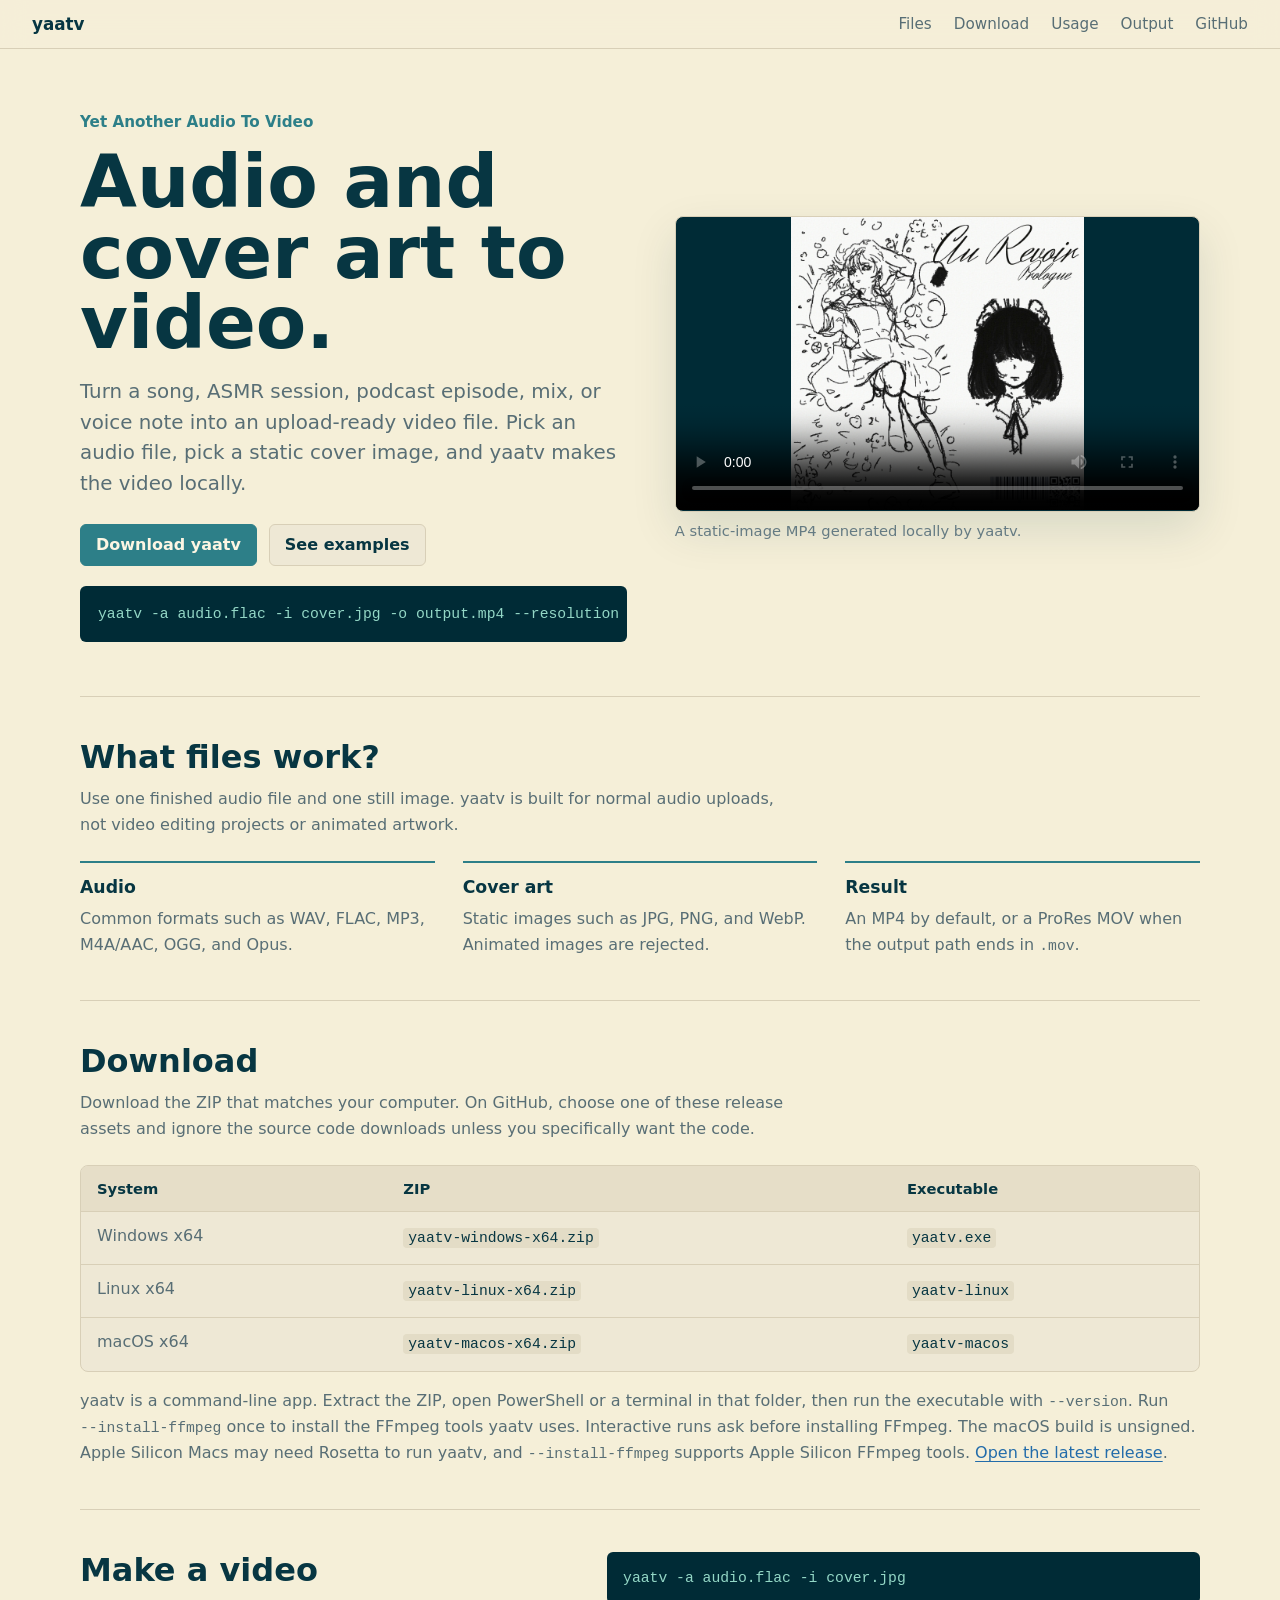
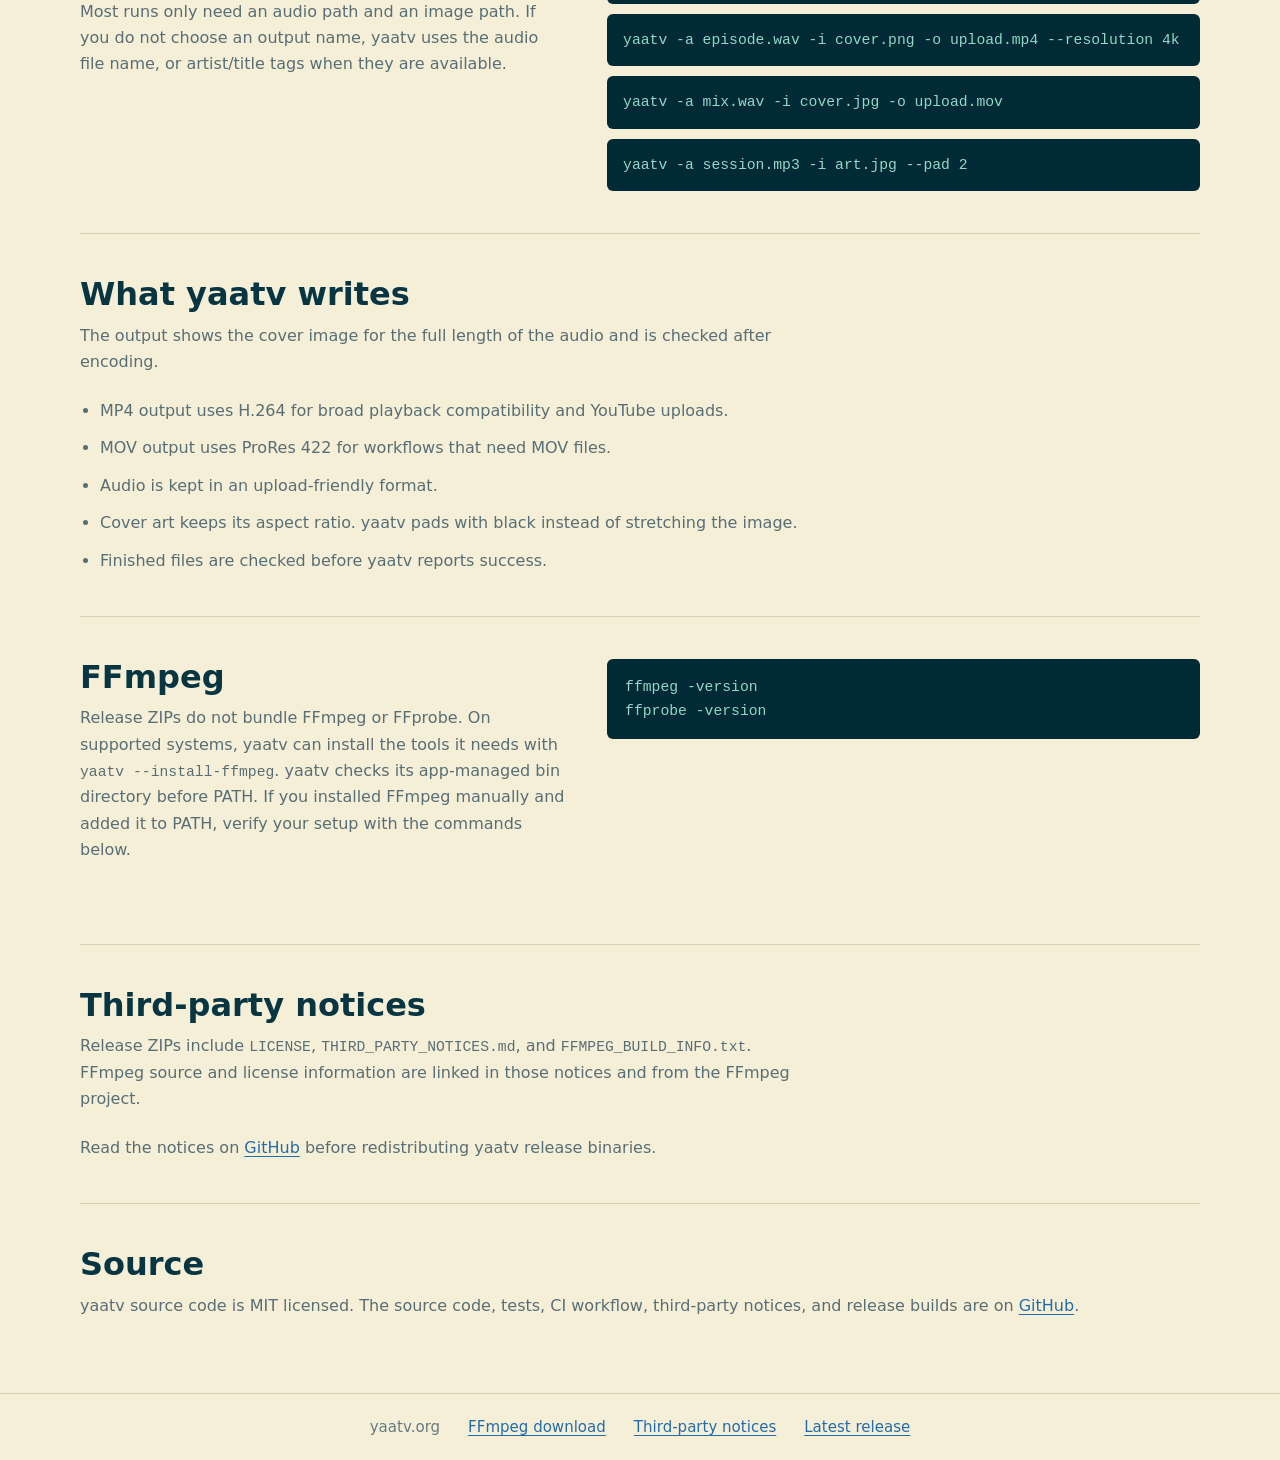
==== docs/index.html @ 55063f8a "feat: update version to 0.5.0 and enhance documentation for macOS arm64 support" ====
<!doctype html>
<html lang="en">
  <head>
    <meta charset="utf-8">
    <meta name="viewport" content="width=device-width, initial-scale=1">
    <meta
      name="description"
      content="yaatv turns audio and static cover art into a YouTube-ready video for music, ASMR, podcasts, and other audio uploads."
    >
    <meta name="theme-color" content="#f6f8fb">
    <title>yaatv - Yet Another Audio To Video</title>
    <link rel="stylesheet" href="styles.css">
  </head>
  <body>
    <header class="site-header">
      <a class="brand" href="#top" aria-label="yaatv home">
        <span>yaatv</span>
      </a>
      <nav class="site-nav" aria-label="Primary">
        <a href="#files">Files</a>
        <a href="#download">Download</a>
        <a href="#usage">Usage</a>
        <a href="#output">Output</a>
        <a href="https://github.com/cavyion/yaatv">GitHub</a>
      </nav>
    </header>

    <main id="top">
      <section class="hero" aria-labelledby="hero-title">
        <div class="hero-copy">
          <p class="project-label">Yet Another Audio To Video</p>
          <h1 id="hero-title">Audio and cover art to video.</h1>
          <p class="lead">
            Turn a song, ASMR session, podcast episode, mix, or voice note into an upload-ready video file. Pick an
            audio file, pick a static cover image, and yaatv makes the video locally.
          </p>
          <div class="actions" role="group" aria-label="Primary actions">
            <a class="button button-primary" href="https://github.com/cavyion/yaatv/releases/latest">Download yaatv</a>
            <a class="button" href="#usage">See examples</a>
          </div>
          <pre class="command"><code>yaatv -a audio.flac -i cover.jpg -o output.mp4 --resolution 1440p</code></pre>
        </div>

        <figure class="demo">
          <video controls preload="metadata" poster="docs-assets/yaatv-sample.jpg">
            <source src="docs-assets/yaatv-sample.mp4" type="video/mp4">
          </video>
          <figcaption>
            A static-image MP4 generated locally by yaatv.
          </figcaption>
        </figure>
      </section>

      <section id="files" class="section" aria-labelledby="files-title">
        <div class="section-header">
          <h2 id="files-title">What files work?</h2>
          <p>
            Use one finished audio file and one still image. yaatv is built for normal audio uploads, not video editing
            projects or animated artwork.
          </p>
        </div>

        <div class="file-grid">
          <div class="file-item">
            <h3>Audio</h3>
            <p>Common formats such as WAV, FLAC, MP3, M4A/AAC, OGG, and Opus.</p>
          </div>
          <div class="file-item">
            <h3>Cover art</h3>
            <p>Static images such as JPG, PNG, and WebP. Animated images are rejected.</p>
          </div>
          <div class="file-item">
            <h3>Result</h3>
            <p>An MP4 by default, or a ProRes MOV when the output path ends in <code>.mov</code>.</p>
          </div>
        </div>
      </section>

      <section id="download" class="section" aria-labelledby="download-title">
        <div class="section-header">
          <h2 id="download-title">Download</h2>
          <p>
            Download the ZIP that matches your computer. On GitHub, choose one of these release assets and ignore the
            source code downloads unless you specifically want the code.
          </p>
        </div>

        <div class="table-wrap">
          <table>
            <thead>
              <tr>
                <th scope="col">System</th>
                <th scope="col">ZIP</th>
                <th scope="col">Executable</th>
              </tr>
            </thead>
            <tbody>
              <tr>
                <td>Windows x64</td>
                <td><code>yaatv-windows-x64.zip</code></td>
                <td><code>yaatv.exe</code></td>
              </tr>
              <tr>
                <td>Linux x64</td>
                <td><code>yaatv-linux-x64.zip</code></td>
                <td><code>yaatv-linux</code></td>
              </tr>
              <tr>
                <td>macOS x64</td>
                <td><code>yaatv-macos-x64.zip</code></td>
                <td><code>yaatv-macos</code></td>
              </tr>
            </tbody>
          </table>
        </div>

        <p class="note">
          yaatv is a command-line app. Extract the ZIP, open PowerShell or a terminal in that folder, then run the
          executable with <code>--version</code>. Run <code>--install-ffmpeg</code> once to install the FFmpeg tools
          yaatv uses. Interactive runs ask before installing FFmpeg. The macOS build is unsigned. Apple Silicon Macs
          may need Rosetta to run yaatv, and <code>--install-ffmpeg</code> supports Apple Silicon FFmpeg tools.
          <a href="https://github.com/cavyion/yaatv/releases/latest">Open the latest release</a>.
        </p>
      </section>

      <section id="usage" class="section two-column" aria-labelledby="usage-title">
        <div class="section-header">
          <h2 id="usage-title">Make a video</h2>
          <p>
            Most runs only need an audio path and an image path. If you do not choose an output name, yaatv uses the
            audio file name, or artist/title tags when they are available.
          </p>
        </div>

        <div class="examples" role="group" aria-label="Command examples">
          <pre><code>yaatv -a audio.flac -i cover.jpg</code></pre>
          <pre><code>yaatv -a episode.wav -i cover.png -o upload.mp4 --resolution 4k</code></pre>
          <pre><code>yaatv -a mix.wav -i cover.jpg -o upload.mov</code></pre>
          <pre><code>yaatv -a session.mp3 -i art.jpg --pad 2</code></pre>
        </div>
      </section>

      <section id="output" class="section" aria-labelledby="output-title">
        <div class="section-header">
          <h2 id="output-title">What yaatv writes</h2>
          <p>The output shows the cover image for the full length of the audio and is checked after encoding.</p>
        </div>

        <ul class="check-list">
          <li>MP4 output uses H.264 for broad playback compatibility and YouTube uploads.</li>
          <li>MOV output uses ProRes 422 for workflows that need MOV files.</li>
          <li>Audio is kept in an upload-friendly format.</li>
          <li>Cover art keeps its aspect ratio. yaatv pads with black instead of stretching the image.</li>
          <li>Finished files are checked before yaatv reports success.</li>
        </ul>
      </section>

      <section class="section two-column" aria-labelledby="requirements-title">
        <div class="section-header">
          <h2 id="requirements-title">FFmpeg</h2>
          <p>
            Release ZIPs do not bundle FFmpeg or FFprobe. On supported systems, yaatv can install the tools it
            needs with <code>yaatv --install-ffmpeg</code>. yaatv checks its app-managed bin directory before PATH.
            If you installed FFmpeg manually and added it to PATH, verify your setup with the commands below.
          </p>
        </div>

        <pre class="command"><code>ffmpeg -version
ffprobe -version</code></pre>
      </section>

      <section id="notices" class="section" aria-labelledby="notices-title">
        <div class="section-header">
          <h2 id="notices-title">Third-party notices</h2>
          <p>
            Release ZIPs include <code>LICENSE</code>, <code>THIRD_PARTY_NOTICES.md</code>, and
            <code>FFMPEG_BUILD_INFO.txt</code>. FFmpeg source and license information are linked in those notices and
            from the FFmpeg project.
          </p>
        </div>
        <p class="note">
          Read the notices on
          <a href="https://github.com/cavyion/yaatv/blob/main/THIRD_PARTY_NOTICES.md">GitHub</a>
          before redistributing yaatv release binaries.
        </p>
      </section>

      <section class="section source" aria-labelledby="source-title">
        <h2 id="source-title">Source</h2>
        <p>
          yaatv source code is MIT licensed. The source code, tests, CI workflow, third-party notices, and release
          builds are on <a href="https://github.com/cavyion/yaatv">GitHub</a>.
        </p>
      </section>
    </main>

    <footer class="site-footer">
      <span>yaatv.org</span>
      <a href="https://ffmpeg.org/download.html">FFmpeg download</a>
      <a href="#notices">Third-party notices</a>
      <a href="https://github.com/cavyion/yaatv/releases/latest">Latest release</a>
    </footer>
  </body>
</html>
---- docs/styles.css ----
:root {
  color-scheme: light;
  --bg: #f5efd8;
  --surface: #eee8d5;
  --surface-soft: #e6dec8;
  --text: #073642;
  --muted: #586e75;
  --subtle: #657b83;
  --line: #d8cfb7;
  --code-bg: #002b36;
  --code-text: #93d7c6;
  --accent: #2d7f88;
  --accent-strong: #12616b;
  --link: #236caa;
  --shadow: rgba(7, 54, 66, 0.12);
  font-family: ui-sans-serif, system-ui, -apple-system, BlinkMacSystemFont, "Segoe UI", sans-serif;
}

* {
  box-sizing: border-box;
}

html {
  scroll-behavior: smooth;
}

body {
  margin: 0;
  background: var(--bg);
  color: var(--text);
}

a {
  color: var(--link);
  text-decoration-thickness: 1px;
  text-underline-offset: 3px;
}

.site-header {
  position: sticky;
  top: 0;
  z-index: 10;
  display: flex;
  align-items: center;
  justify-content: space-between;
  gap: 24px;
  padding: 14px 32px;
  background: rgba(245, 239, 216, 0.94);
  border-bottom: 1px solid var(--line);
  backdrop-filter: blur(12px);
}

.brand {
  display: inline-flex;
  align-items: center;
  color: var(--text);
  font-size: 1.05rem;
  font-weight: 750;
  letter-spacing: 0;
  text-decoration: none;
}

.site-nav {
  display: flex;
  align-items: center;
  gap: 22px;
  font-size: 0.95rem;
}

.site-nav a {
  color: var(--muted);
  text-decoration: none;
  white-space: nowrap;
}

.site-nav a:hover {
  color: var(--text);
}

main {
  width: min(1120px, calc(100% - 40px));
  margin: 0 auto;
}

.hero {
  display: grid;
  grid-template-columns: minmax(0, 1.02fr) minmax(320px, 0.98fr);
  gap: 48px;
  align-items: center;
  min-height: 600px;
  padding: 64px 0 54px;
}

.project-label {
  margin: 0 0 16px;
  color: var(--accent);
  font-size: 0.95rem;
  font-weight: 700;
}

h1,
h2,
p {
  margin-top: 0;
}

h1 {
  max-width: 680px;
  margin-bottom: 18px;
  font-size: 4.6rem;
  line-height: 0.96;
  letter-spacing: 0;
}

h2 {
  margin-bottom: 10px;
  font-size: 2rem;
  line-height: 1.15;
  letter-spacing: 0;
}

.lead {
  max-width: 640px;
  margin-bottom: 24px;
  color: var(--muted);
  font-size: 1.24rem;
  line-height: 1.55;
}

.actions {
  display: flex;
  flex-wrap: wrap;
  gap: 12px;
  margin-bottom: 20px;
}

.button {
  display: inline-flex;
  min-height: 42px;
  align-items: center;
  justify-content: center;
  padding: 10px 15px;
  border: 1px solid var(--line);
  border-radius: 6px;
  background: var(--surface);
  color: var(--text);
  font-weight: 650;
  text-decoration: none;
}

.button:hover {
  border-color: #93a1a1;
}

.button-primary {
  border-color: var(--accent);
  background: var(--accent);
  color: #fdf6e3;
}

.button-primary:hover {
  border-color: var(--accent-strong);
  background: var(--accent-strong);
}

.command,
.examples pre {
  margin: 0;
  overflow-x: auto;
  border-radius: 6px;
  background: var(--code-bg);
  color: var(--code-text);
}

.command {
  padding: 16px 18px;
}

code {
  font-family: ui-monospace, "SFMono-Regular", Consolas, "Liberation Mono", monospace;
  font-size: 0.92rem;
  line-height: 1.65;
}

p code {
  white-space: nowrap;
}

pre code {
  color: var(--code-text);
}

td code,
li code {
  padding: 2px 5px;
  border-radius: 4px;
  background: #e3dcc6;
  color: #073642;
}

td code {
  white-space: nowrap;
}

.demo {
  margin: 0;
}

.demo video {
  display: block;
  width: 100%;
  aspect-ratio: 16 / 9;
  border: 1px solid var(--line);
  border-radius: 8px;
  background: var(--code-bg);
  box-shadow: 0 18px 46px var(--shadow);
}

.demo figcaption {
  display: grid;
  gap: 8px;
  margin-top: 10px;
  color: var(--subtle);
  font-size: 0.92rem;
}

.section {
  padding: 42px 0;
  border-top: 1px solid var(--line);
}

.section-header {
  max-width: 720px;
  margin-bottom: 22px;
}

.section-header p,
.source p,
.note {
  color: var(--muted);
  line-height: 1.65;
}

.two-column {
  display: grid;
  grid-template-columns: minmax(0, 0.9fr) minmax(320px, 1.1fr);
  gap: 42px;
  align-items: start;
}

.file-grid {
  display: grid;
  grid-template-columns: repeat(3, minmax(0, 1fr));
  gap: 28px;
}

.file-item {
  padding-top: 14px;
  border-top: 2px solid var(--accent);
}

.file-item h3 {
  margin: 0 0 8px;
  font-size: 1.08rem;
  line-height: 1.25;
}

.file-item p {
  margin: 0;
  color: var(--muted);
  line-height: 1.6;
}

.table-wrap {
  overflow-x: auto;
  border: 1px solid var(--line);
  border-radius: 8px;
  background: var(--surface);
}

table {
  width: 100%;
  border-collapse: collapse;
}

th,
td {
  padding: 14px 16px;
  border-bottom: 1px solid var(--line);
  text-align: left;
  vertical-align: top;
}

th {
  background: var(--surface-soft);
  color: var(--text);
  font-size: 0.92rem;
  font-weight: 700;
}

td {
  color: var(--muted);
}

tbody tr:last-child td {
  border-bottom: 0;
}

.note {
  margin: 16px 0 0;
}

.examples {
  display: grid;
  gap: 10px;
}

.examples pre {
  padding: 14px 16px;
}

.check-list {
  display: grid;
  gap: 12px;
  max-width: 880px;
  margin: 0;
  padding-left: 20px;
}

.check-list li {
  color: var(--muted);
  line-height: 1.6;
}

.source {
  padding-bottom: 58px;
}

.site-footer {
  display: flex;
  flex-wrap: wrap;
  justify-content: center;
  gap: 16px 28px;
  padding: 24px 32px;
  border-top: 1px solid var(--line);
  color: var(--subtle);
  font-size: 0.94rem;
}

@media (max-width: 860px) {
  .site-header {
    align-items: flex-start;
    padding: 14px 20px;
  }

  .site-nav {
    justify-content: flex-end;
    flex-wrap: wrap;
    gap: 10px 16px;
  }

  main {
    width: min(100% - 32px, 680px);
  }

  .hero,
  .two-column,
  .file-grid {
    grid-template-columns: 1fr;
  }

  .hero {
    min-height: 0;
    padding: 46px 0 42px;
  }

  h1 {
    font-size: 3.3rem;
  }
}

@media (max-width: 640px) {
  .site-header {
    padding: 12px 16px;
  }

  .brand {
    font-size: 0.95rem;
  }

  .site-nav {
    gap: 12px 10px;
    font-size: 0.85rem;
  }

  main {
    width: min(100% - 20px, 680px);
  }

  .hero {
    padding: 28px 0 30px;
  }

  h1 {
    font-size: 2.5rem;
  }

  h2 {
    font-size: 1.6rem;
  }

  .lead {
    font-size: 1rem;
    line-height: 1.5;
  }

  .button {
    width: 100%;
  }

  .command {
    padding: 12px 14px;
    font-size: 0.82rem;
  }

  .examples pre {
    padding: 10px 12px;
    font-size: 0.82rem;
  }

  code {
    font-size: 0.82rem;
  }

  .section {
    padding: 28px 0;
  }

  .check-list {
    padding-left: 16px;
  }

  th,
  td {
    padding: 10px 8px;
    font-size: 0.88rem;
  }

  td code,
  li code {
    font-size: 0.78rem;
  }

  .site-footer {
    padding: 18px 16px;
    font-size: 0.85rem;
    gap: 12px 18px;
  }
}

@media (max-width: 400px) {
  .site-header {
    flex-wrap: wrap;
    padding: 10px 12px;
  }

  .brand {
    font-size: 0.9rem;
  }

  .site-nav {
    width: 100%;
    justify-content: flex-start;
    font-size: 0.8rem;
    gap: 8px 12px;
  }

  main {
    width: min(100% - 16px, 680px);
  }

  h1 {
    font-size: 2rem;
  }

  h2 {
    font-size: 1.35rem;
  }

  .lead {
    font-size: 0.94rem;
  }

  .command {
    padding: 10px 12px;
    font-size: 0.78rem;
  }

  .examples pre {
    padding: 8px 10px;
  }

  code {
    font-size: 0.78rem;
  }

  .section {
    padding: 22px 0;
  }

  .file-grid {
    gap: 18px;
  }

  .file-item {
    padding-top: 10px;
  }
}
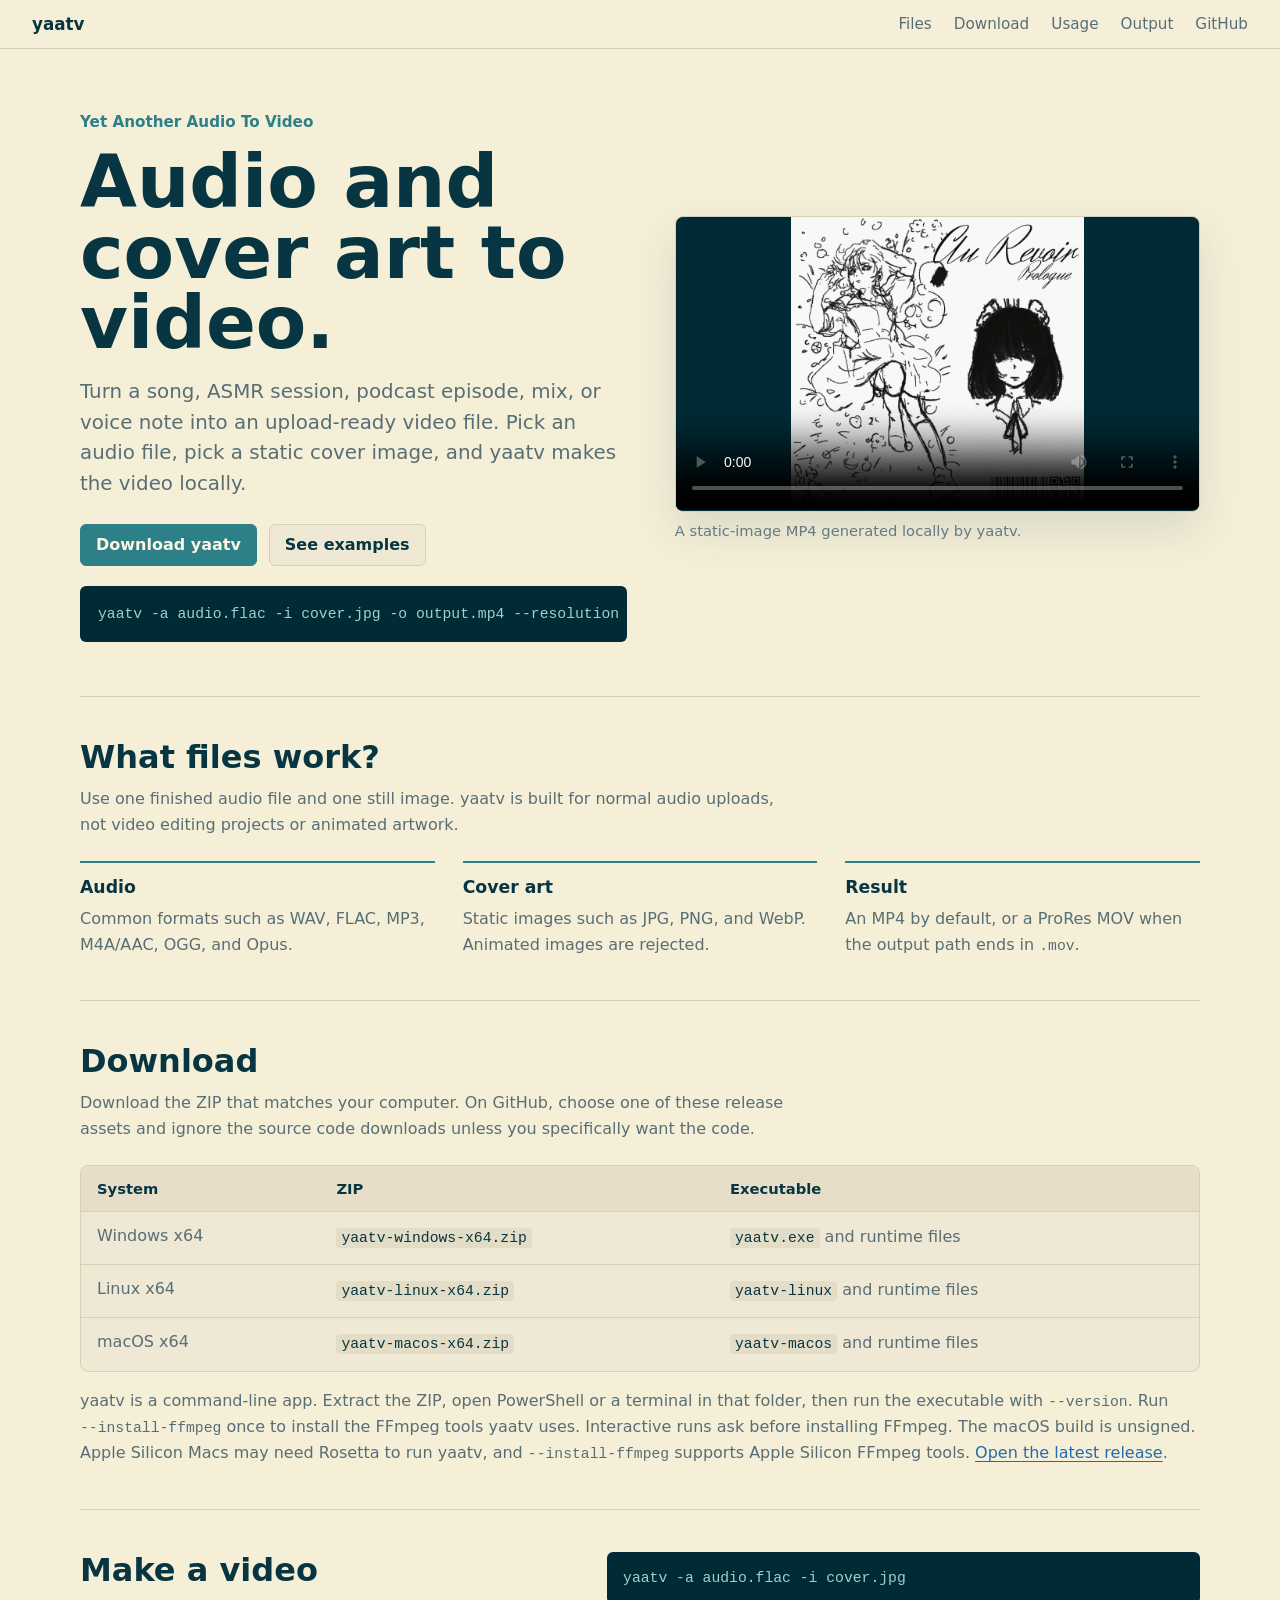
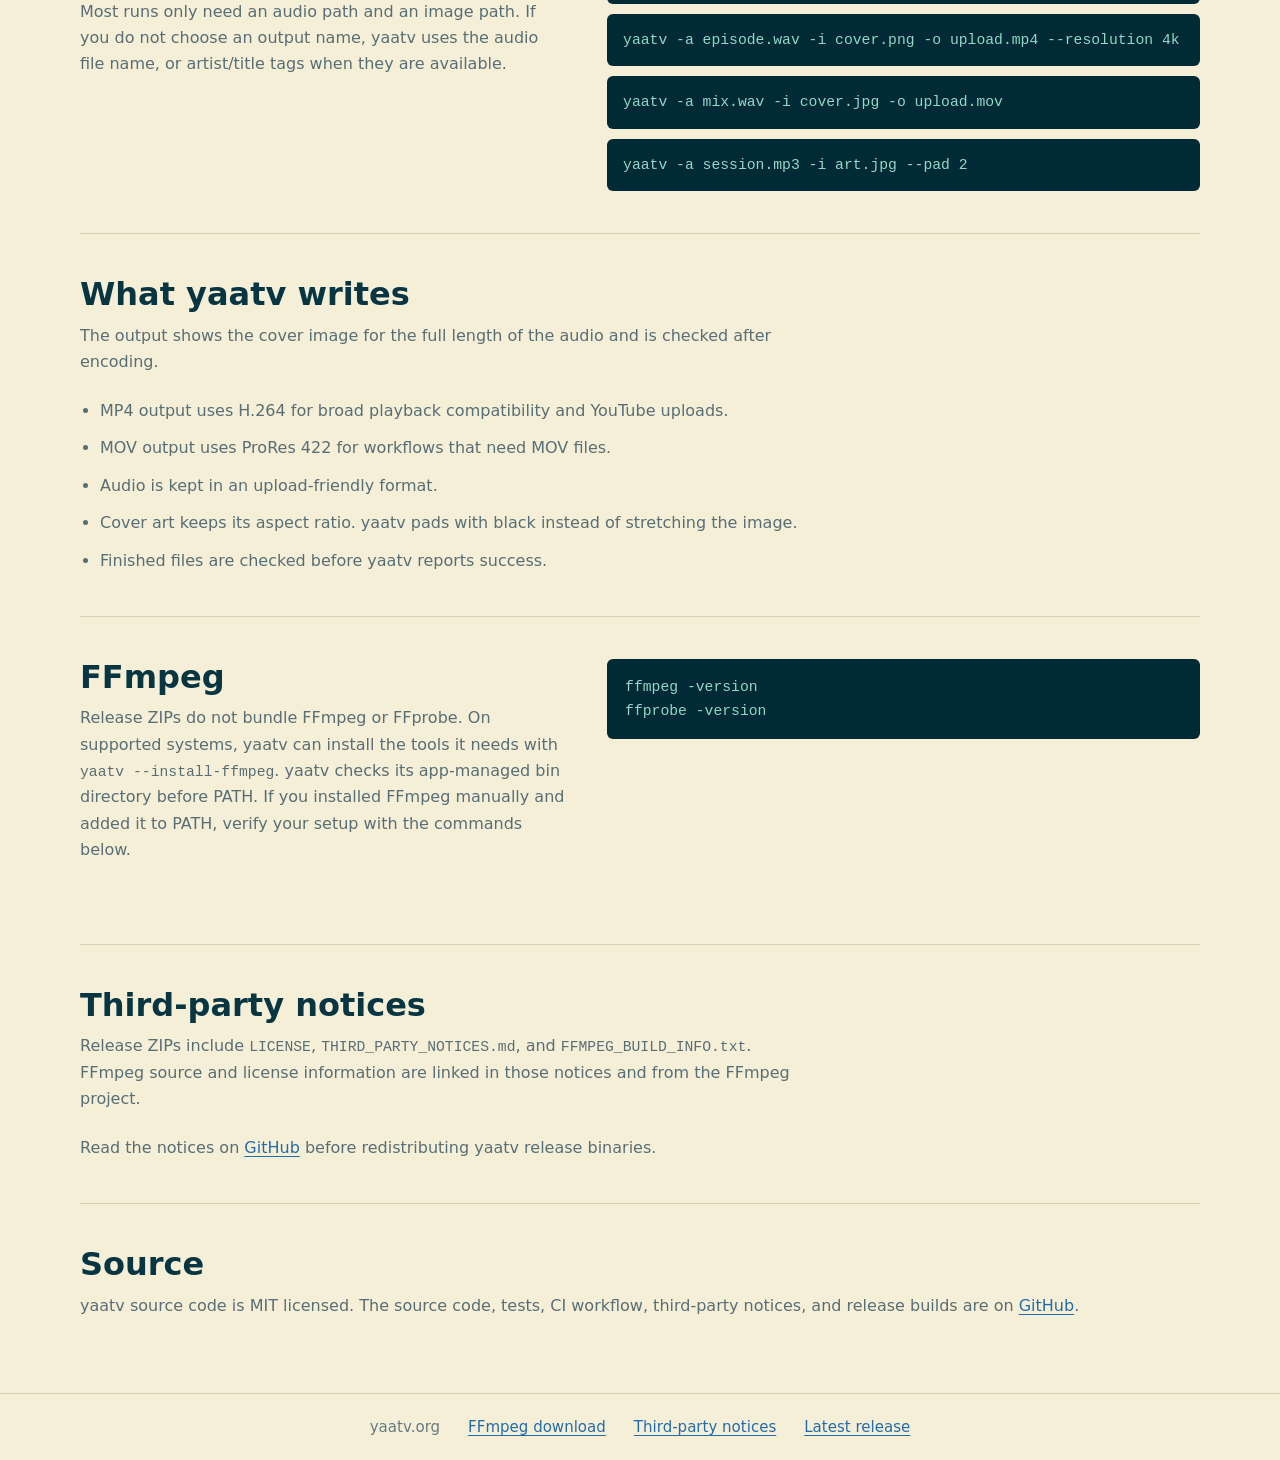
==== commit 78ca15e6: "build(release): use PyInstaller --onedir and update docs Switch from single-file to directory distri" ====
--- a/docs/index.html
+++ b/docs/index.html
@@ -98,17 +98,17 @@
               <tr>
                 <td>Windows x64</td>
                 <td><code>yaatv-windows-x64.zip</code></td>
-                <td><code>yaatv.exe</code></td>
+                <td><code>yaatv.exe</code> and runtime files</td>
               </tr>
               <tr>
                 <td>Linux x64</td>
                 <td><code>yaatv-linux-x64.zip</code></td>
-                <td><code>yaatv-linux</code></td>
+                <td><code>yaatv-linux</code> and runtime files</td>
               </tr>
               <tr>
                 <td>macOS x64</td>
                 <td><code>yaatv-macos-x64.zip</code></td>
-                <td><code>yaatv-macos</code></td>
+                <td><code>yaatv-macos</code> and runtime files</td>
               </tr>
             </tbody>
           </table>
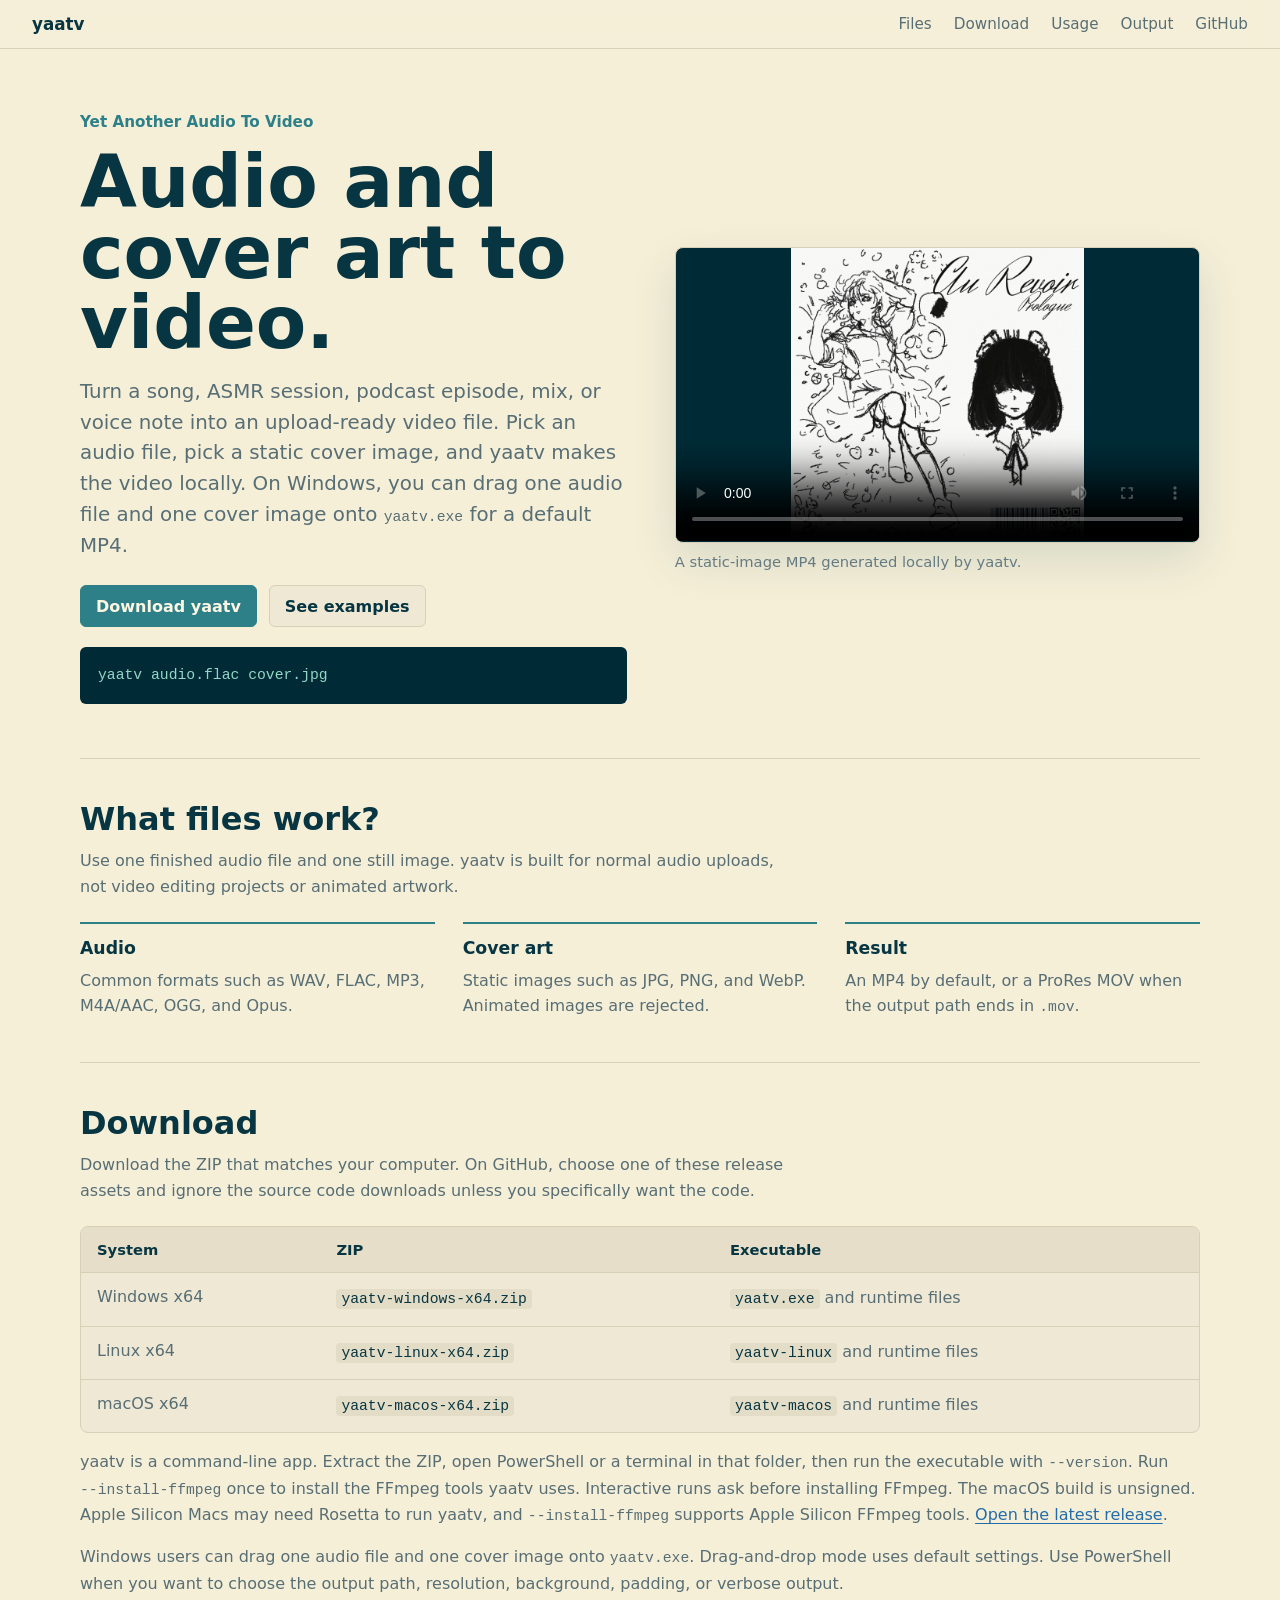
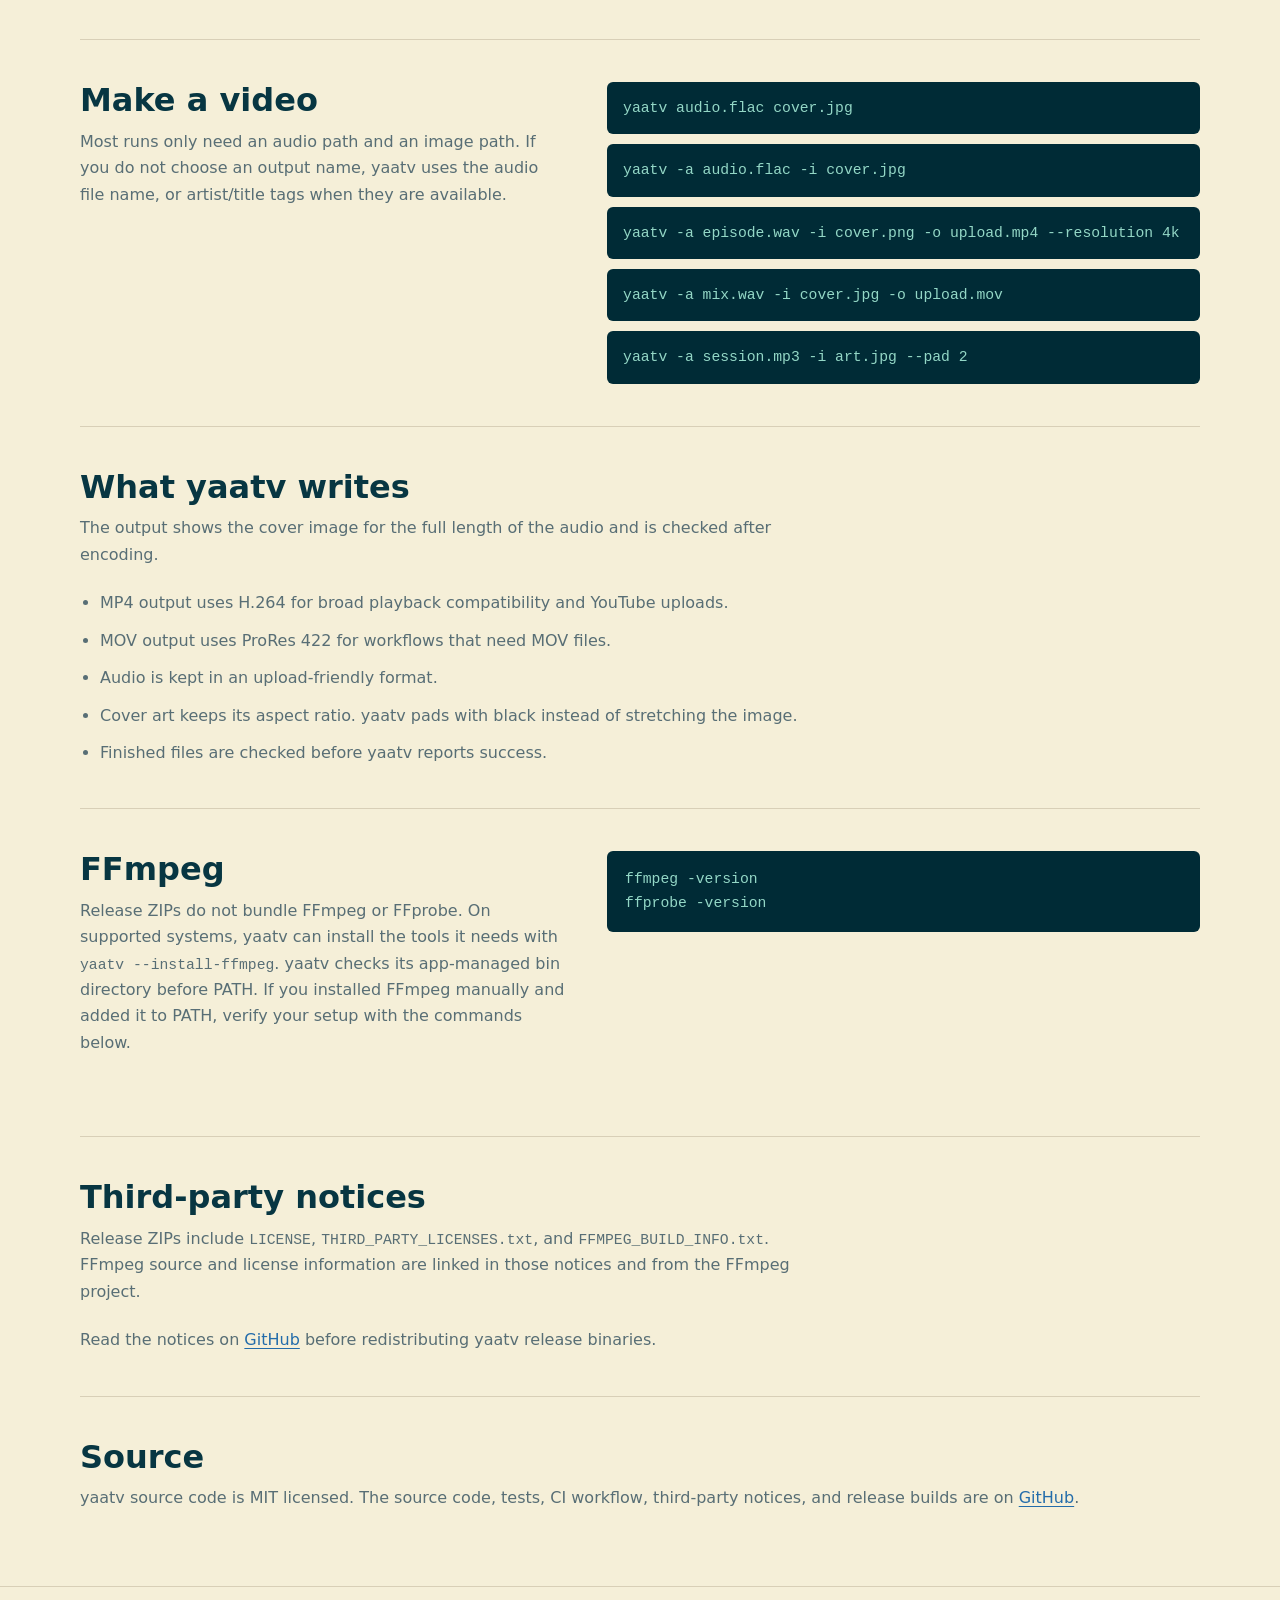
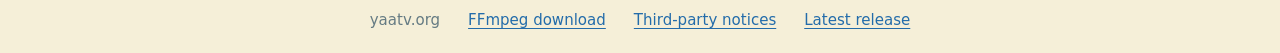
==== commit 36ea4cbb: "feat: drag-and-drop functionality for audio and cover image files (v0.5.3)" ====
--- a/docs/index.html
+++ b/docs/index.html
@@ -32,13 +32,14 @@
           <h1 id="hero-title">Audio and cover art to video.</h1>
           <p class="lead">
             Turn a song, ASMR session, podcast episode, mix, or voice note into an upload-ready video file. Pick an
-            audio file, pick a static cover image, and yaatv makes the video locally.
+            audio file, pick a static cover image, and yaatv makes the video locally. On Windows, you can drag one
+            audio file and one cover image onto <code>yaatv.exe</code> for a default MP4.
           </p>
           <div class="actions" role="group" aria-label="Primary actions">
             <a class="button button-primary" href="https://github.com/cavyion/yaatv/releases/latest">Download yaatv</a>
             <a class="button" href="#usage">See examples</a>
           </div>
-          <pre class="command"><code>yaatv -a audio.flac -i cover.jpg -o output.mp4 --resolution 1440p</code></pre>
+          <pre class="command"><code>yaatv audio.flac cover.jpg</code></pre>
         </div>
 
         <figure class="demo">
@@ -121,6 +122,11 @@
           may need Rosetta to run yaatv, and <code>--install-ffmpeg</code> supports Apple Silicon FFmpeg tools.
           <a href="https://github.com/cavyion/yaatv/releases/latest">Open the latest release</a>.
         </p>
+        <p class="note">
+          Windows users can drag one audio file and one cover image onto <code>yaatv.exe</code>. Drag-and-drop mode
+          uses default settings. Use PowerShell when you want to choose the output path, resolution, background,
+          padding, or verbose output.
+        </p>
       </section>
 
       <section id="usage" class="section two-column" aria-labelledby="usage-title">
@@ -133,6 +139,7 @@
         </div>
 
         <div class="examples" role="group" aria-label="Command examples">
+          <pre><code>yaatv audio.flac cover.jpg</code></pre>
           <pre><code>yaatv -a audio.flac -i cover.jpg</code></pre>
           <pre><code>yaatv -a episode.wav -i cover.png -o upload.mp4 --resolution 4k</code></pre>
           <pre><code>yaatv -a mix.wav -i cover.jpg -o upload.mov</code></pre>
@@ -173,14 +180,14 @@
         <div class="section-header">
           <h2 id="notices-title">Third-party notices</h2>
           <p>
-            Release ZIPs include <code>LICENSE</code>, <code>THIRD_PARTY_NOTICES.md</code>, and
+            Release ZIPs include <code>LICENSE</code>, <code>THIRD_PARTY_LICENSES.txt</code>, and
             <code>FFMPEG_BUILD_INFO.txt</code>. FFmpeg source and license information are linked in those notices and
             from the FFmpeg project.
           </p>
         </div>
         <p class="note">
           Read the notices on
-          <a href="https://github.com/cavyion/yaatv/blob/main/THIRD_PARTY_NOTICES.md">GitHub</a>
+          <a href="https://github.com/cavyion/yaatv/blob/main/THIRD_PARTY_LICENSES.txt">GitHub</a>
           before redistributing yaatv release binaries.
         </p>
       </section>
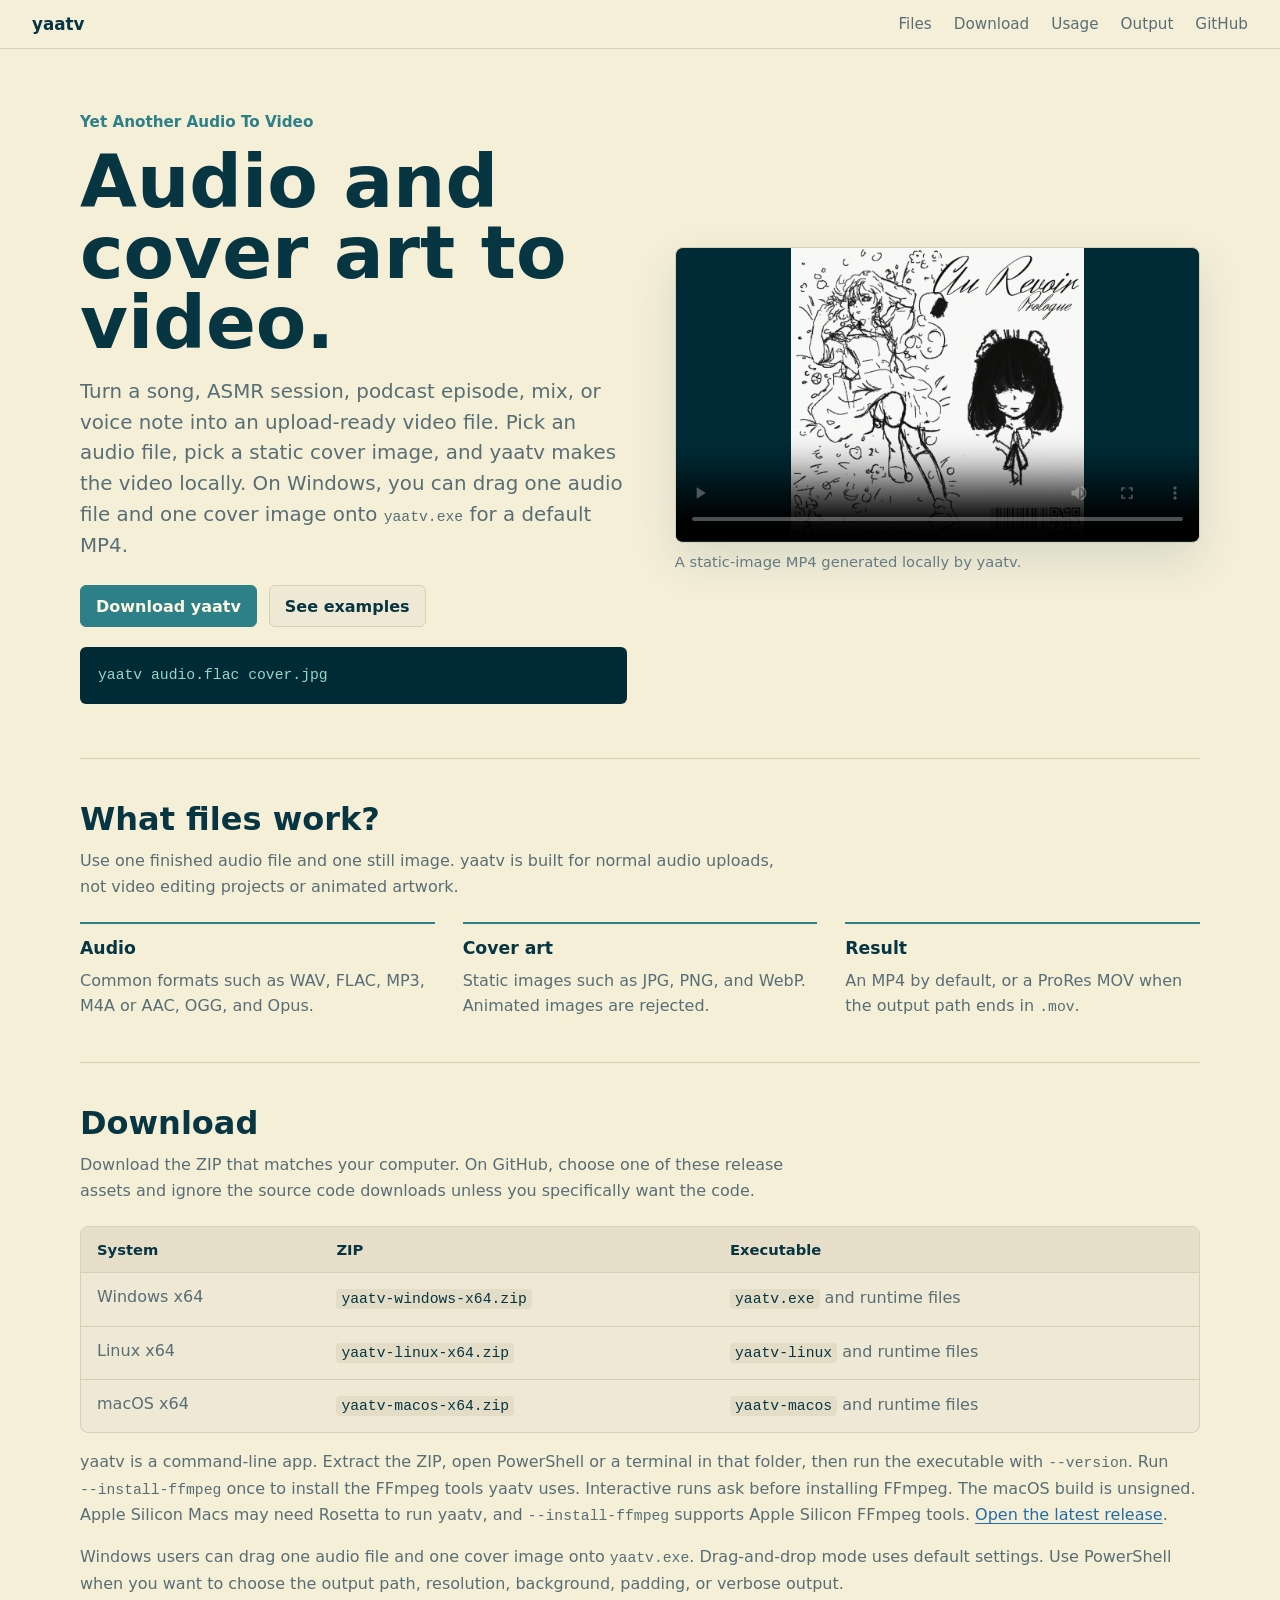
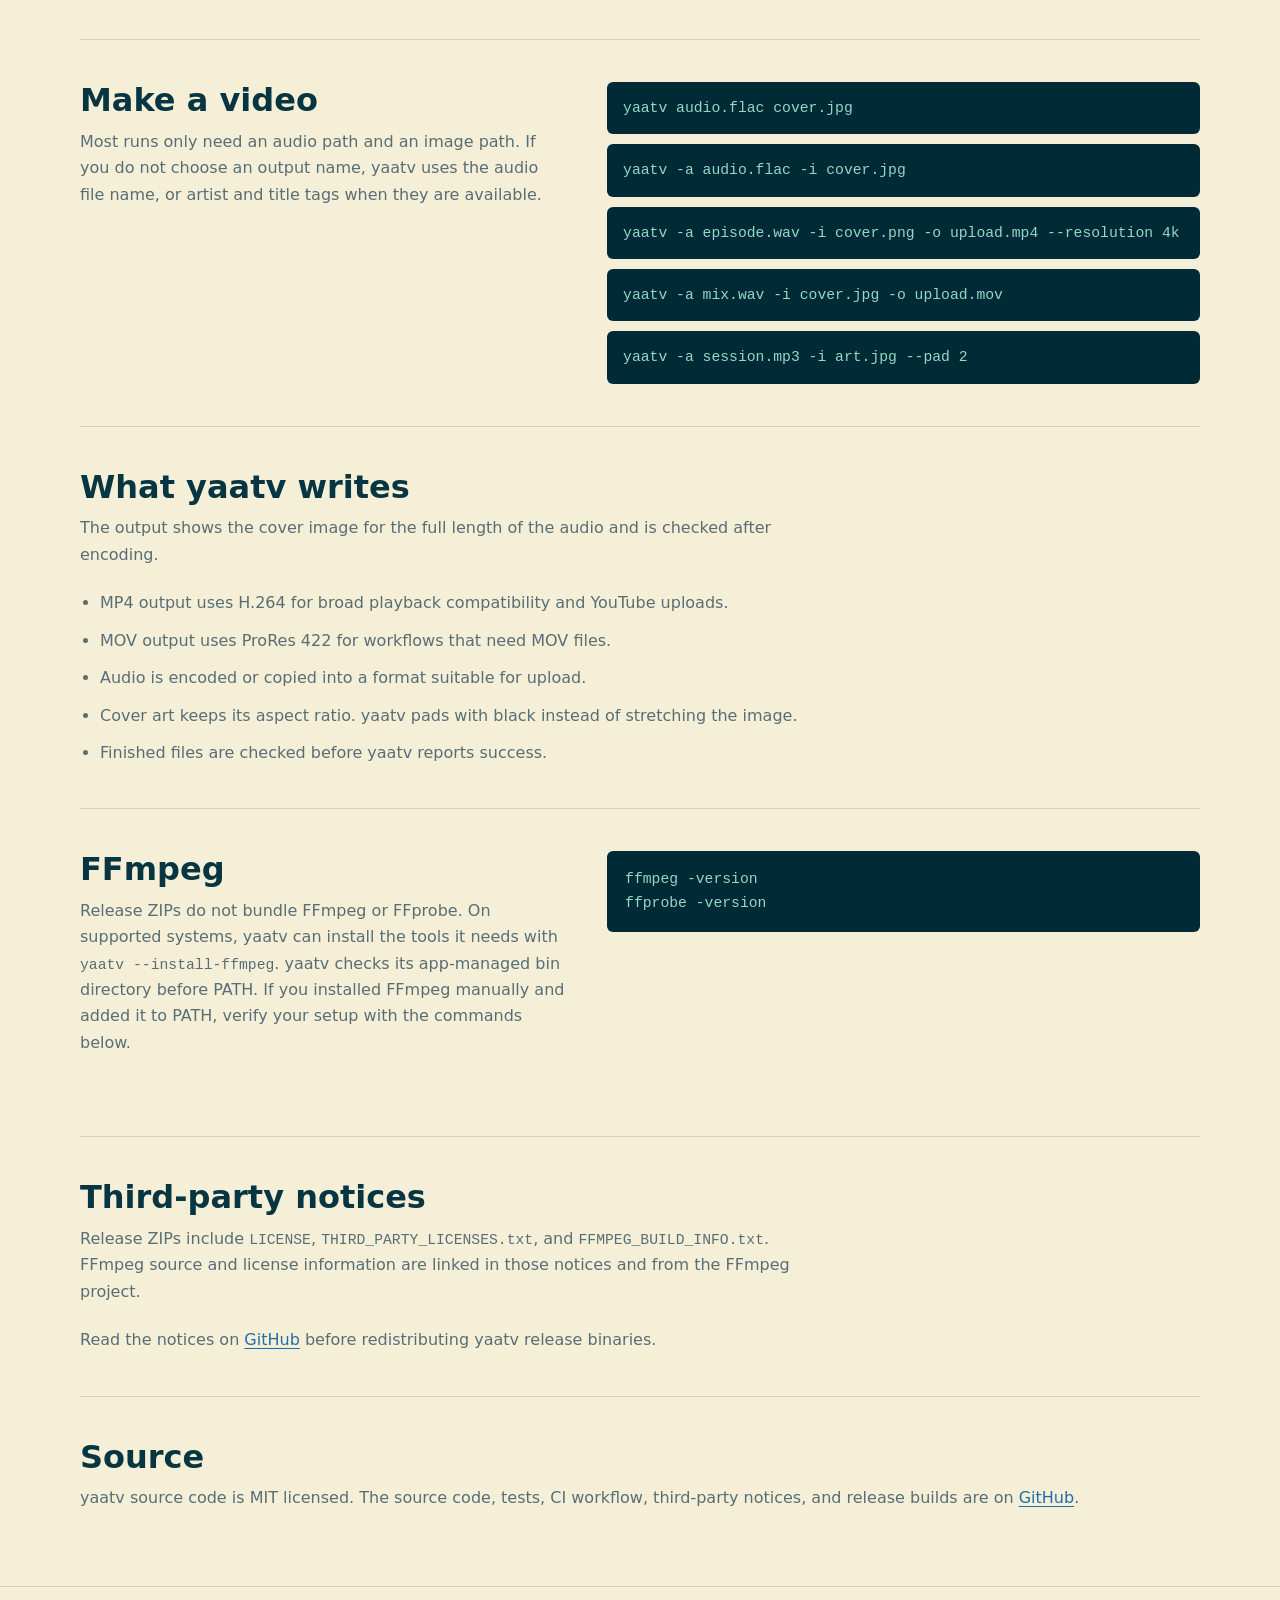
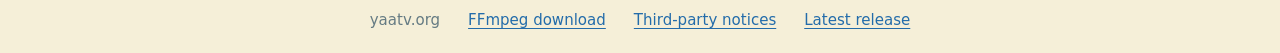
==== commit 1c98fab7: "fix: user agent handling in downloads" ====
--- a/docs/index.html
+++ b/docs/index.html
@@ -64,7 +64,7 @@
         <div class="file-grid">
           <div class="file-item">
             <h3>Audio</h3>
-            <p>Common formats such as WAV, FLAC, MP3, M4A/AAC, OGG, and Opus.</p>
+            <p>Common formats such as WAV, FLAC, MP3, M4A or AAC, OGG, and Opus.</p>
           </div>
           <div class="file-item">
             <h3>Cover art</h3>
@@ -134,7 +134,7 @@
           <h2 id="usage-title">Make a video</h2>
           <p>
             Most runs only need an audio path and an image path. If you do not choose an output name, yaatv uses the
-            audio file name, or artist/title tags when they are available.
+            audio file name, or artist and title tags when they are available.
           </p>
         </div>
 
@@ -156,7 +156,7 @@
         <ul class="check-list">
           <li>MP4 output uses H.264 for broad playback compatibility and YouTube uploads.</li>
           <li>MOV output uses ProRes 422 for workflows that need MOV files.</li>
-          <li>Audio is kept in an upload-friendly format.</li>
+          <li>Audio is encoded or copied into a format suitable for upload.</li>
           <li>Cover art keeps its aspect ratio. yaatv pads with black instead of stretching the image.</li>
           <li>Finished files are checked before yaatv reports success.</li>
         </ul>
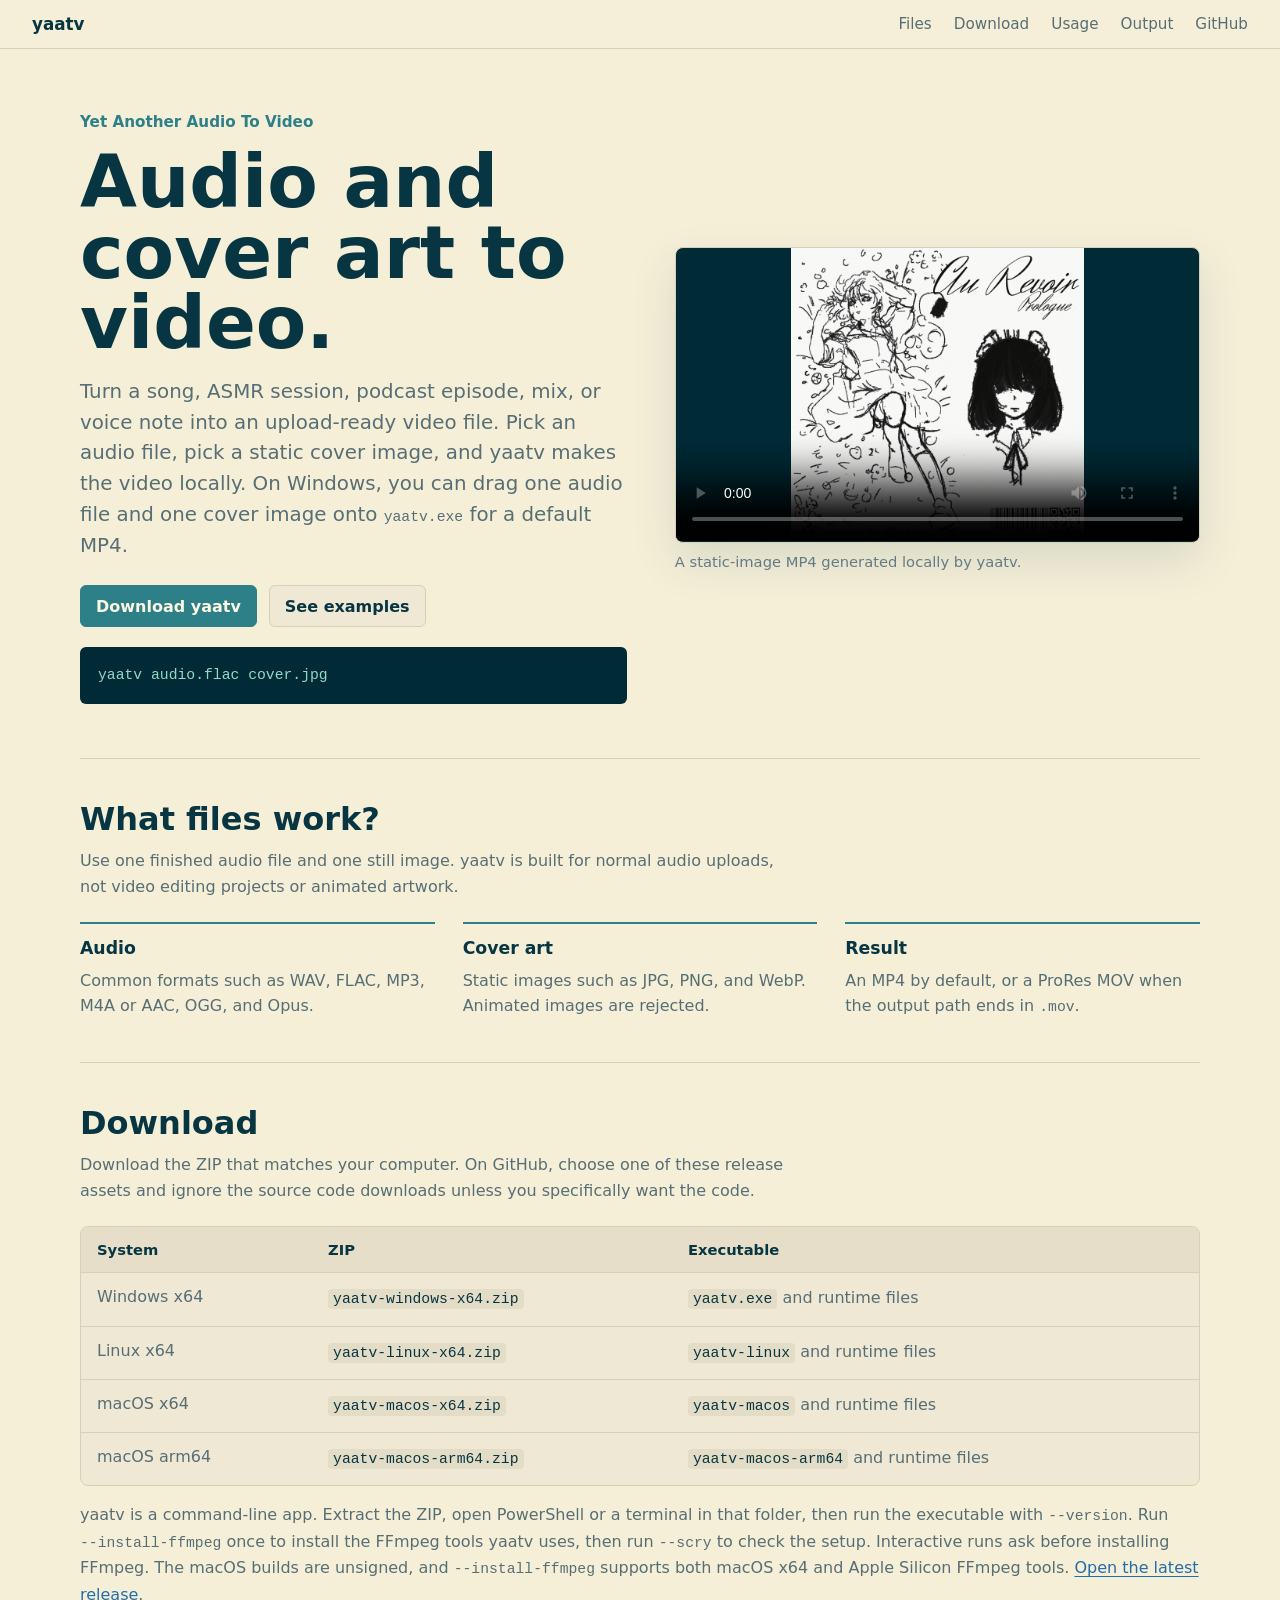
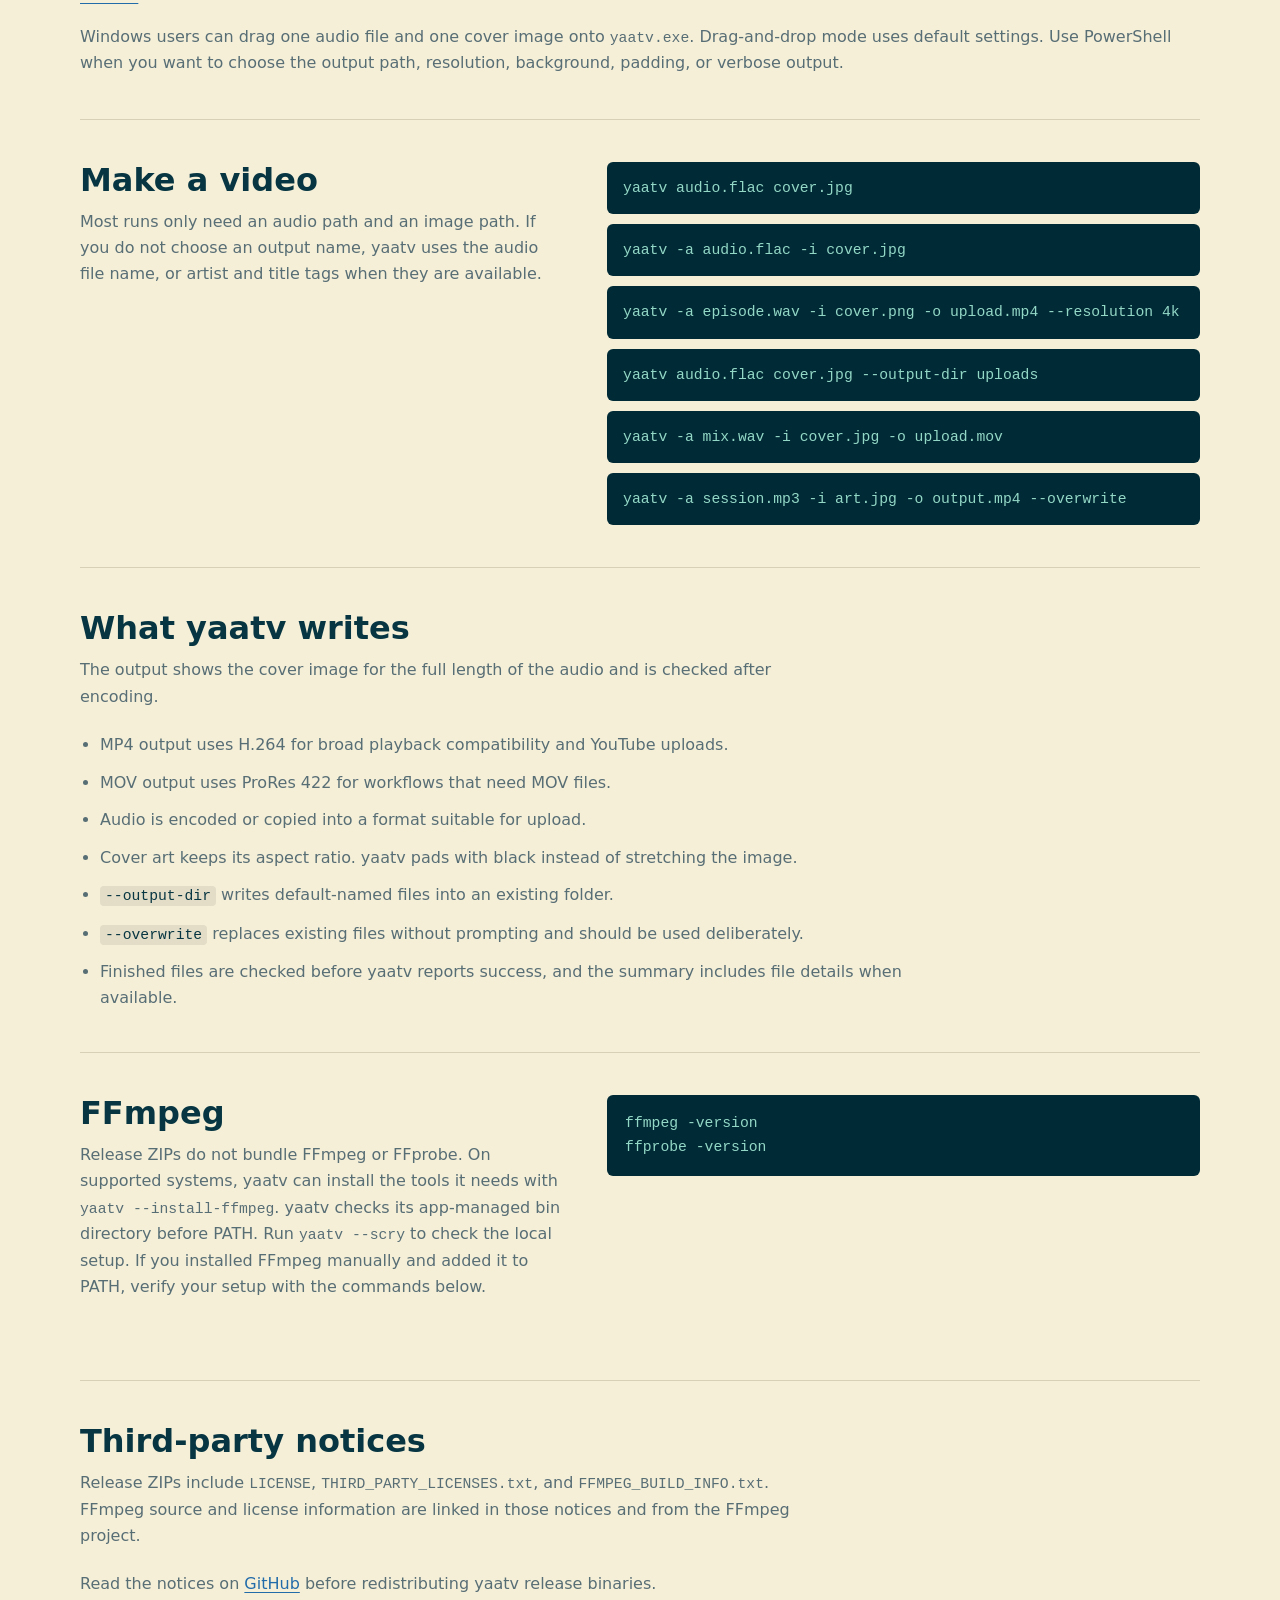
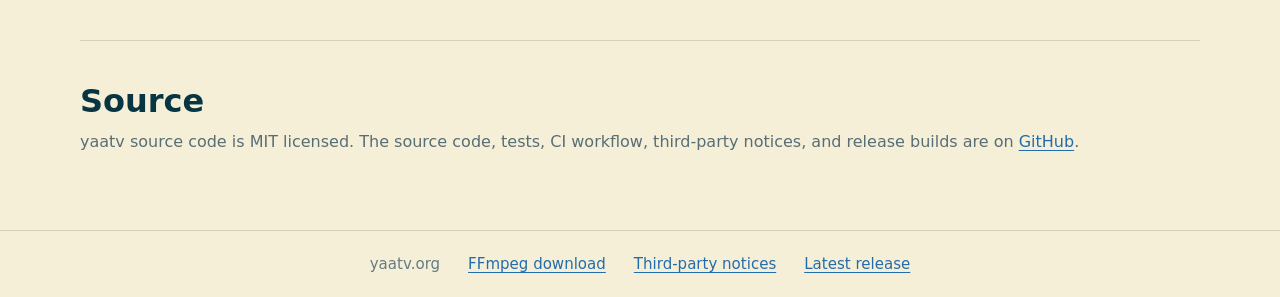
==== commit e51cb6a2: "feat: update yaatv to version 0.5.4 with new features and improvements - Added support for macOS arm" ====
--- a/docs/index.html
+++ b/docs/index.html
@@ -111,6 +111,11 @@
                 <td><code>yaatv-macos-x64.zip</code></td>
                 <td><code>yaatv-macos</code> and runtime files</td>
               </tr>
+              <tr>
+                <td>macOS arm64</td>
+                <td><code>yaatv-macos-arm64.zip</code></td>
+                <td><code>yaatv-macos-arm64</code> and runtime files</td>
+              </tr>
             </tbody>
           </table>
         </div>
@@ -118,8 +123,9 @@
         <p class="note">
           yaatv is a command-line app. Extract the ZIP, open PowerShell or a terminal in that folder, then run the
           executable with <code>--version</code>. Run <code>--install-ffmpeg</code> once to install the FFmpeg tools
-          yaatv uses. Interactive runs ask before installing FFmpeg. The macOS build is unsigned. Apple Silicon Macs
-          may need Rosetta to run yaatv, and <code>--install-ffmpeg</code> supports Apple Silicon FFmpeg tools.
+          yaatv uses, then run <code>--scry</code> to check the setup. Interactive runs ask before installing
+          FFmpeg. The macOS builds are unsigned, and <code>--install-ffmpeg</code> supports both macOS x64 and Apple
+          Silicon FFmpeg tools.
           <a href="https://github.com/cavyion/yaatv/releases/latest">Open the latest release</a>.
         </p>
         <p class="note">
@@ -142,8 +148,9 @@
           <pre><code>yaatv audio.flac cover.jpg</code></pre>
           <pre><code>yaatv -a audio.flac -i cover.jpg</code></pre>
           <pre><code>yaatv -a episode.wav -i cover.png -o upload.mp4 --resolution 4k</code></pre>
+          <pre><code>yaatv audio.flac cover.jpg --output-dir uploads</code></pre>
           <pre><code>yaatv -a mix.wav -i cover.jpg -o upload.mov</code></pre>
-          <pre><code>yaatv -a session.mp3 -i art.jpg --pad 2</code></pre>
+          <pre><code>yaatv -a session.mp3 -i art.jpg -o output.mp4 --overwrite</code></pre>
         </div>
       </section>
 
@@ -158,7 +165,9 @@
           <li>MOV output uses ProRes 422 for workflows that need MOV files.</li>
           <li>Audio is encoded or copied into a format suitable for upload.</li>
           <li>Cover art keeps its aspect ratio. yaatv pads with black instead of stretching the image.</li>
-          <li>Finished files are checked before yaatv reports success.</li>
+          <li><code>--output-dir</code> writes default-named files into an existing folder.</li>
+          <li><code>--overwrite</code> replaces existing files without prompting and should be used deliberately.</li>
+          <li>Finished files are checked before yaatv reports success, and the summary includes file details when available.</li>
         </ul>
       </section>
 
@@ -168,7 +177,8 @@
           <p>
             Release ZIPs do not bundle FFmpeg or FFprobe. On supported systems, yaatv can install the tools it
             needs with <code>yaatv --install-ffmpeg</code>. yaatv checks its app-managed bin directory before PATH.
-            If you installed FFmpeg manually and added it to PATH, verify your setup with the commands below.
+            Run <code>yaatv --scry</code> to check the local setup. If you installed FFmpeg manually and added it
+            to PATH, verify your setup with the commands below.
           </p>
         </div>
 
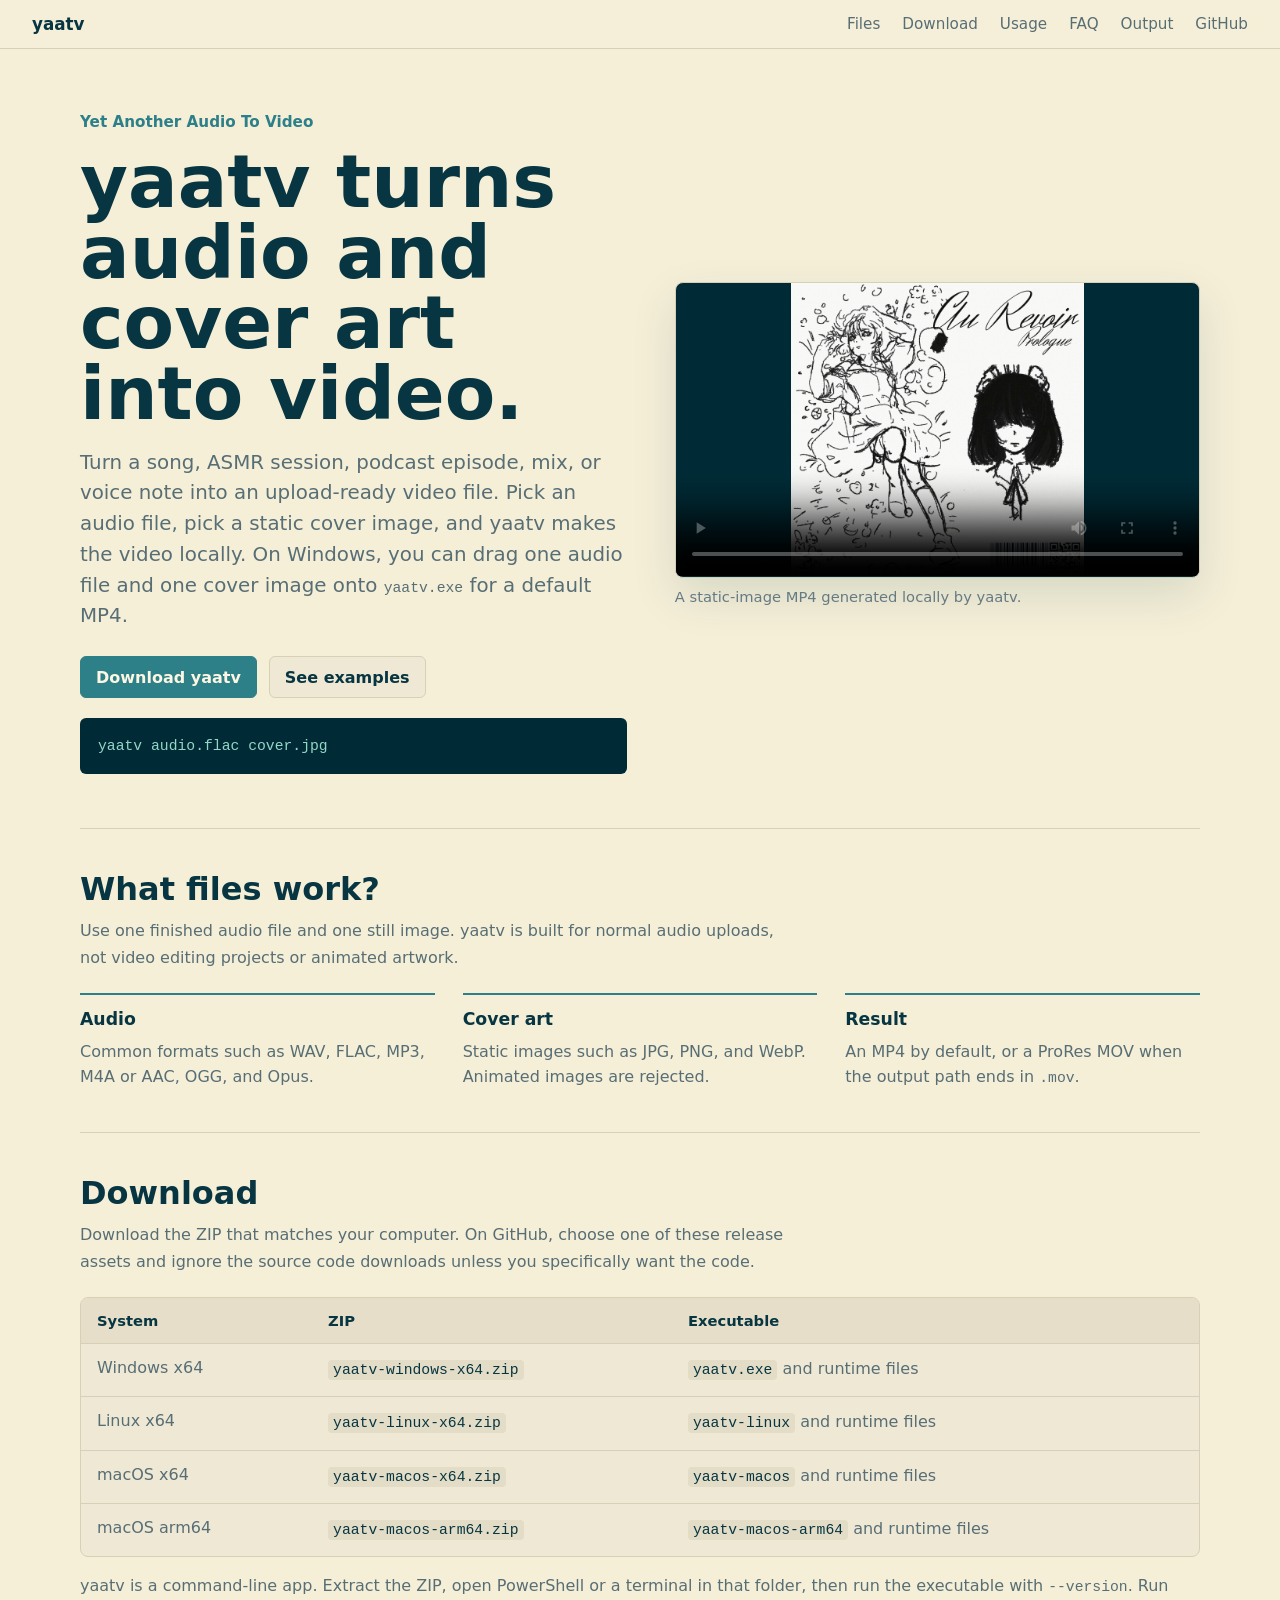
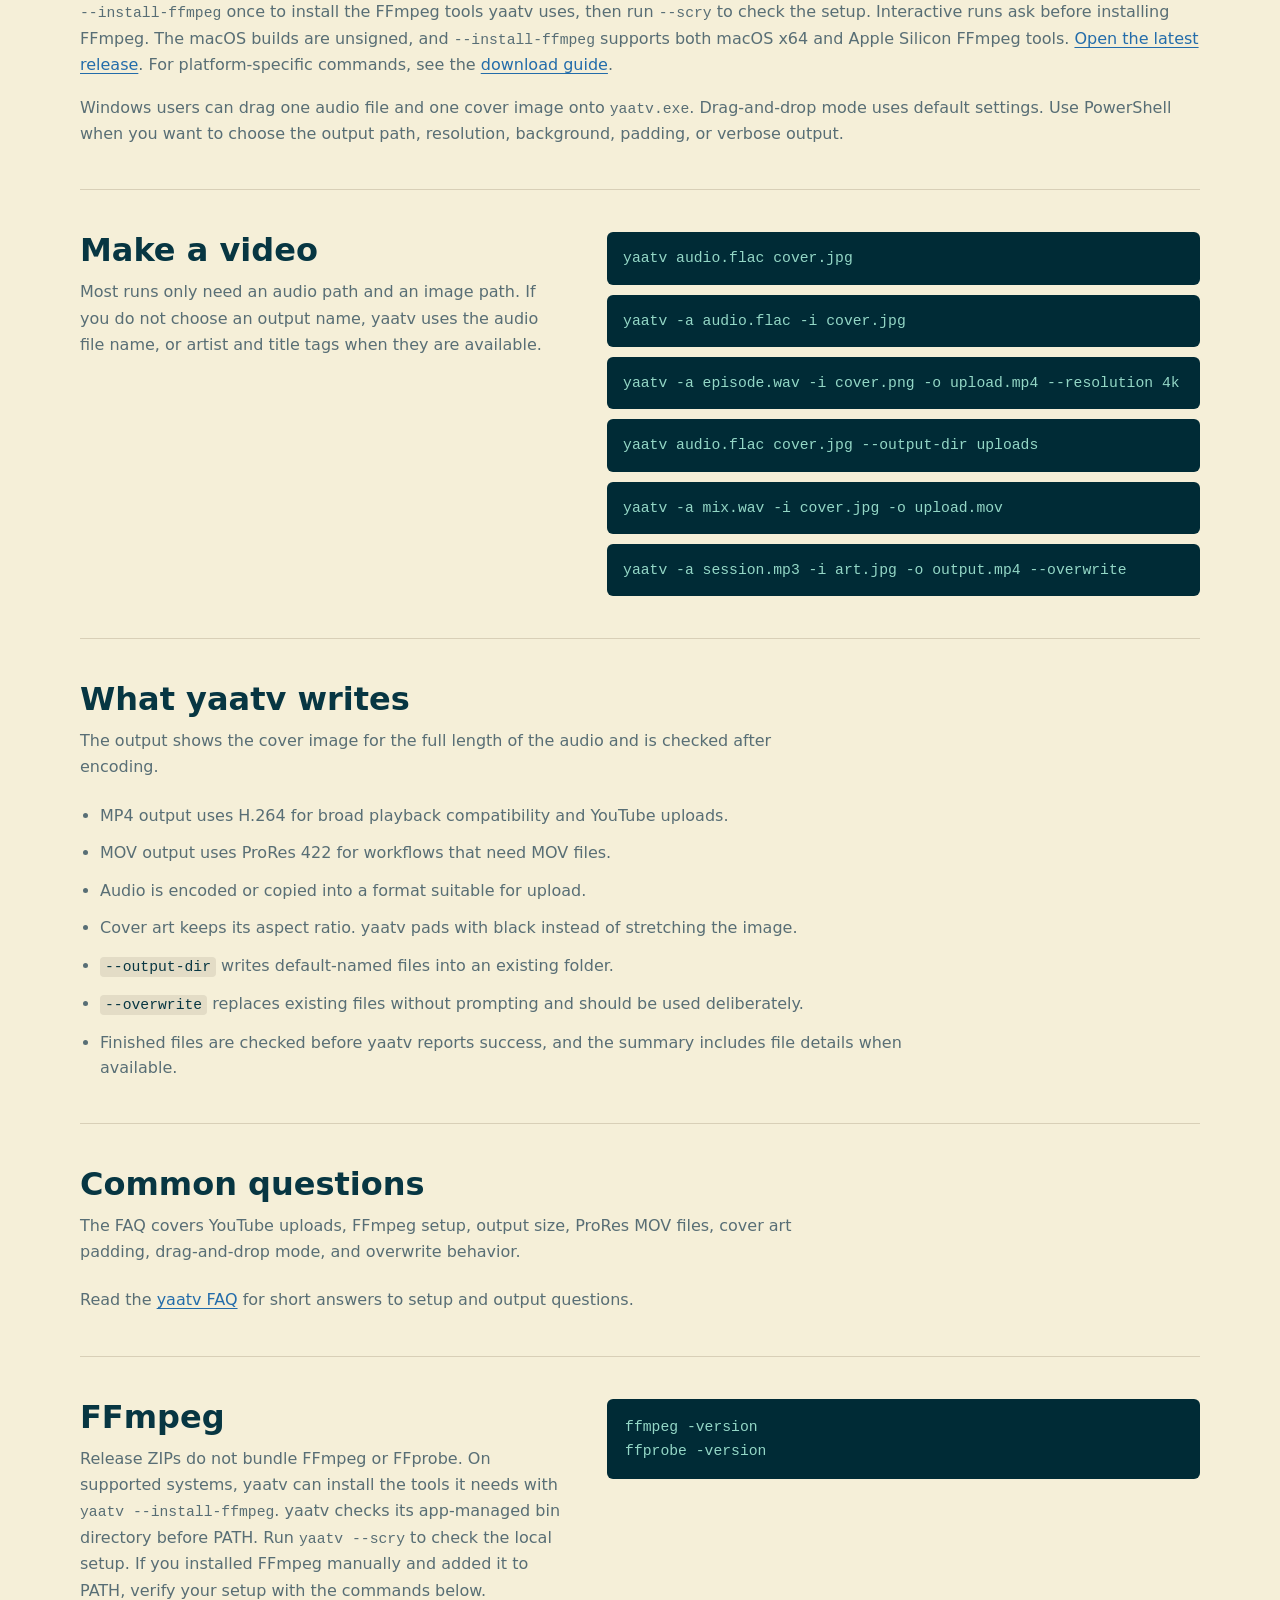
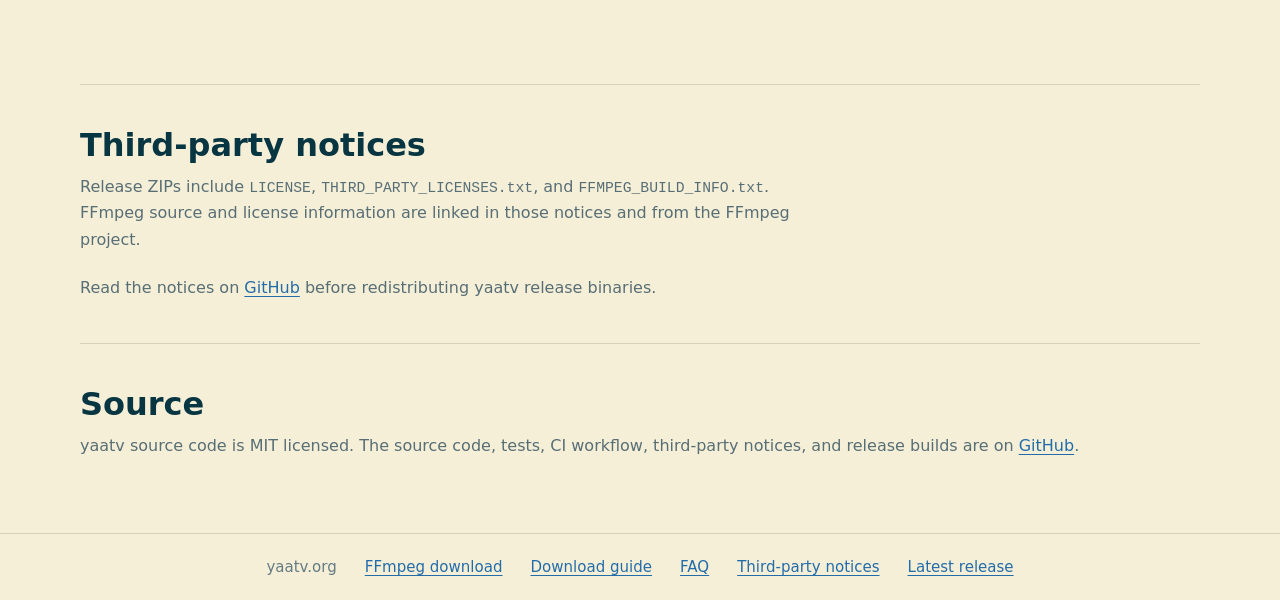
==== commit 60ae6b4b: "feat: enhance documentation with download and FAQ pages, add meta tags for SEO" ====
--- a/docs/index.html
+++ b/docs/index.html
@@ -8,8 +8,54 @@
       content="yaatv turns audio and static cover art into a YouTube-ready video for music, ASMR, podcasts, and other audio uploads."
     >
     <meta name="theme-color" content="#f6f8fb">
+    <link rel="canonical" href="https://yaatv.org/">
+    <meta property="og:site_name" content="yaatv">
+    <meta property="og:type" content="website">
+    <meta property="og:url" content="https://yaatv.org/">
+    <meta property="og:title" content="yaatv - Yet Another Audio To Video">
+    <meta property="og:description" content="A local command-line tool that turns audio and static cover art into a YouTube-ready video.">
+    <meta property="og:image" content="https://yaatv.org/docs-assets/yaatv-sample.jpg">
+    <meta property="og:image:alt" content="A static-image MP4 generated by yaatv.">
+    <meta name="twitter:card" content="summary_large_image">
+    <meta name="twitter:title" content="yaatv - Yet Another Audio To Video">
+    <meta name="twitter:description" content="A local command-line tool that turns audio and static cover art into a YouTube-ready video.">
+    <meta name="twitter:image" content="https://yaatv.org/docs-assets/yaatv-sample.jpg">
     <title>yaatv - Yet Another Audio To Video</title>
     <link rel="stylesheet" href="styles.css">
+    <script type="application/ld+json">
+      {
+        "@context": "https://schema.org",
+        "@graph": [
+          {
+            "@type": "WebSite",
+            "@id": "https://yaatv.org/#website",
+            "name": "yaatv",
+            "alternateName": "Yet Another Audio To Video",
+            "url": "https://yaatv.org/"
+          },
+          {
+            "@type": "SoftwareApplication",
+            "@id": "https://yaatv.org/#software",
+            "name": "yaatv",
+            "alternateName": "Yet Another Audio To Video",
+            "description": "yaatv turns audio and static cover art into a YouTube-ready video.",
+            "url": "https://yaatv.org/",
+            "codeRepository": "https://github.com/cavyion/yaatv",
+            "downloadUrl": "https://github.com/cavyion/yaatv/releases/latest",
+            "license": "https://github.com/cavyion/yaatv/blob/main/LICENSE",
+            "applicationCategory": "MultimediaApplication",
+            "operatingSystem": [
+              "Windows x64",
+              "Linux x64",
+              "macOS x64",
+              "macOS arm64"
+            ],
+            "softwareRequirements": "FFmpeg and FFprobe",
+            "image": "https://yaatv.org/docs-assets/yaatv-sample.jpg"
+          }
+        ]
+      }
+    </script>
   </head>
   <body>
     <header class="site-header">
@@ -18,8 +64,9 @@
       </a>
       <nav class="site-nav" aria-label="Primary">
         <a href="#files">Files</a>
-        <a href="#download">Download</a>
+        <a href="download/">Download</a>
         <a href="#usage">Usage</a>
+        <a href="faq/">FAQ</a>
         <a href="#output">Output</a>
         <a href="https://github.com/cavyion/yaatv">GitHub</a>
       </nav>
@@ -29,14 +76,14 @@
       <section class="hero" aria-labelledby="hero-title">
         <div class="hero-copy">
           <p class="project-label">Yet Another Audio To Video</p>
-          <h1 id="hero-title">Audio and cover art to video.</h1>
+          <h1 id="hero-title">yaatv turns audio and cover art into video.</h1>
           <p class="lead">
             Turn a song, ASMR session, podcast episode, mix, or voice note into an upload-ready video file. Pick an
             audio file, pick a static cover image, and yaatv makes the video locally. On Windows, you can drag one
             audio file and one cover image onto <code>yaatv.exe</code> for a default MP4.
           </p>
           <div class="actions" role="group" aria-label="Primary actions">
-            <a class="button button-primary" href="https://github.com/cavyion/yaatv/releases/latest">Download yaatv</a>
+            <a class="button button-primary" href="download/">Download yaatv</a>
             <a class="button" href="#usage">See examples</a>
           </div>
           <pre class="command"><code>yaatv audio.flac cover.jpg</code></pre>
@@ -127,6 +174,7 @@
           FFmpeg. The macOS builds are unsigned, and <code>--install-ffmpeg</code> supports both macOS x64 and Apple
           Silicon FFmpeg tools.
           <a href="https://github.com/cavyion/yaatv/releases/latest">Open the latest release</a>.
+          For platform-specific commands, see the <a href="download/">download guide</a>.
         </p>
         <p class="note">
           Windows users can drag one audio file and one cover image onto <code>yaatv.exe</code>. Drag-and-drop mode
@@ -171,6 +219,19 @@
         </ul>
       </section>
 
+      <section id="faq-preview" class="section" aria-labelledby="faq-preview-title">
+        <div class="section-header">
+          <h2 id="faq-preview-title">Common questions</h2>
+          <p>
+            The FAQ covers YouTube uploads, FFmpeg setup, output size, ProRes MOV files, cover art padding,
+            drag-and-drop mode, and overwrite behavior.
+          </p>
+        </div>
+        <p class="note">
+          Read the <a href="faq/">yaatv FAQ</a> for short answers to setup and output questions.
+        </p>
+      </section>
+
       <section class="section two-column" aria-labelledby="requirements-title">
         <div class="section-header">
           <h2 id="requirements-title">FFmpeg</h2>
@@ -214,6 +275,8 @@
     <footer class="site-footer">
       <span>yaatv.org</span>
       <a href="https://ffmpeg.org/download.html">FFmpeg download</a>
+      <a href="download/">Download guide</a>
+      <a href="faq/">FAQ</a>
       <a href="#notices">Third-party notices</a>
       <a href="https://github.com/cavyion/yaatv/releases/latest">Latest release</a>
     </footer>
--- a/docs/styles.css
+++ b/docs/styles.css
@@ -91,6 +91,11 @@
   padding: 64px 0 54px;
 }
 
+.page-hero {
+  max-width: 760px;
+  padding: 64px 0 48px;
+}
+
 .project-label {
   margin: 0 0 16px;
   color: var(--accent);
@@ -336,6 +341,24 @@
   padding-bottom: 58px;
 }
 
+.faq-list {
+  display: grid;
+  gap: 26px;
+}
+
+.faq-item {
+  max-width: 820px;
+}
+
+.faq-item h2 {
+  font-size: 1.35rem;
+}
+
+.faq-item p {
+  color: var(--muted);
+  line-height: 1.65;
+}
+
 .site-footer {
   display: flex;
   flex-wrap: wrap;
@@ -374,6 +397,10 @@
     padding: 46px 0 42px;
   }
 
+  .page-hero {
+    padding: 46px 0 38px;
+  }
+
   h1 {
     font-size: 3.3rem;
   }
@@ -398,6 +425,10 @@
   }
 
   .hero {
+    padding: 28px 0 30px;
+  }
+
+  .page-hero {
     padding: 28px 0 30px;
   }
 
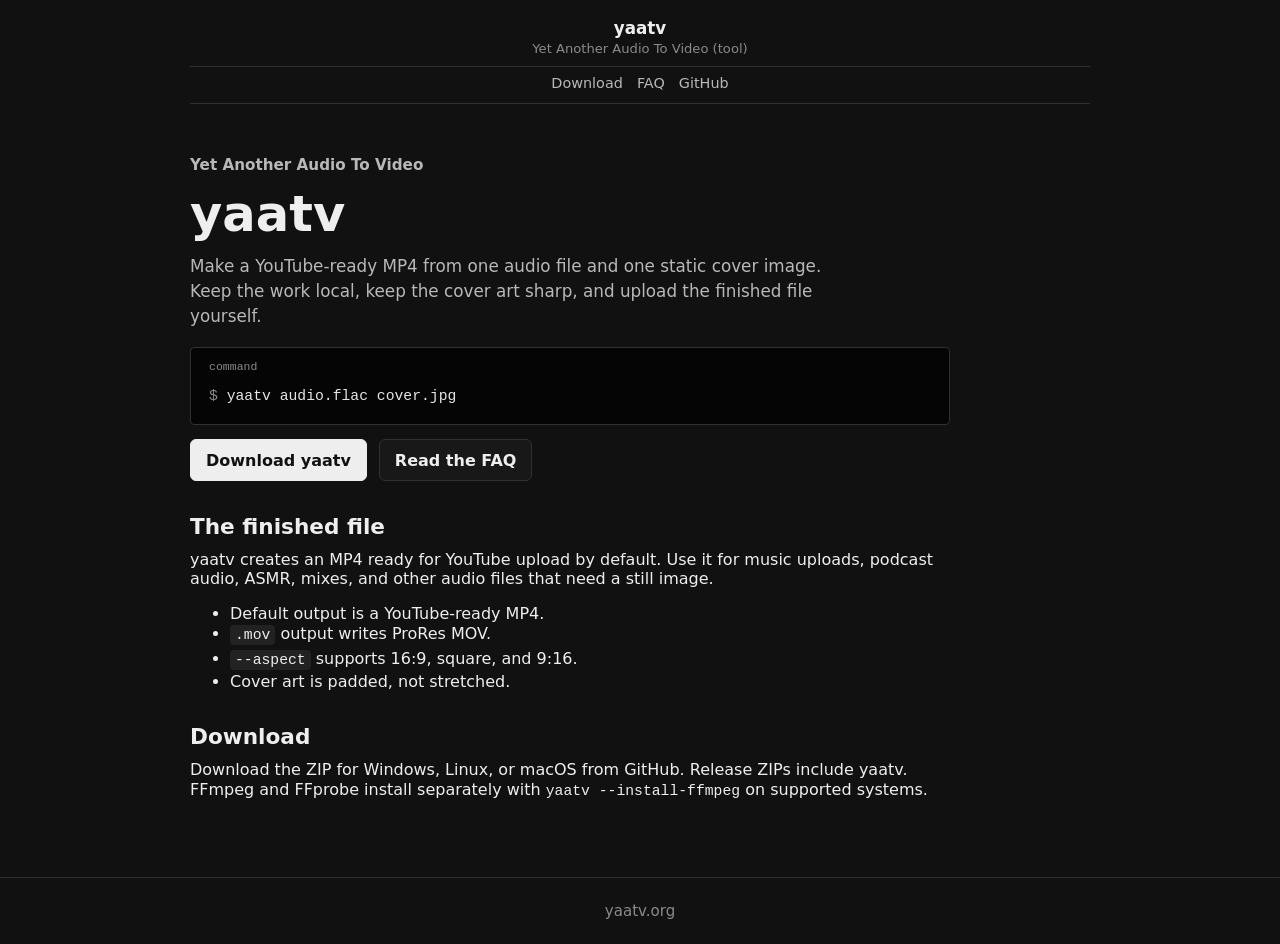
==== commit 0144712c: "Bump version to 0.5.5 - Enhanced the homepage content in `index.html` for clarity and improved SEO. " ====
--- a/docs/index.html
+++ b/docs/index.html
@@ -5,20 +5,20 @@
     <meta name="viewport" content="width=device-width, initial-scale=1">
     <meta
       name="description"
-      content="yaatv turns audio and static cover art into a YouTube-ready video for music, ASMR, podcasts, and other audio uploads."
+      content="yaatv makes a YouTube-ready MP4 from one audio file and one static cover image for music, ASMR, podcasts, and other audio uploads."
     >
-    <meta name="theme-color" content="#f6f8fb">
+    <meta name="theme-color" content="#07110f">
     <link rel="canonical" href="https://yaatv.org/">
     <meta property="og:site_name" content="yaatv">
     <meta property="og:type" content="website">
     <meta property="og:url" content="https://yaatv.org/">
     <meta property="og:title" content="yaatv - Yet Another Audio To Video">
-    <meta property="og:description" content="A local command-line tool that turns audio and static cover art into a YouTube-ready video.">
+    <meta property="og:description" content="Make a YouTube-ready MP4 from one audio file and one static cover image.">
     <meta property="og:image" content="https://yaatv.org/docs-assets/yaatv-sample.jpg">
     <meta property="og:image:alt" content="A static-image MP4 generated by yaatv.">
     <meta name="twitter:card" content="summary_large_image">
     <meta name="twitter:title" content="yaatv - Yet Another Audio To Video">
-    <meta name="twitter:description" content="A local command-line tool that turns audio and static cover art into a YouTube-ready video.">
+    <meta name="twitter:description" content="Make a YouTube-ready MP4 from one audio file and one static cover image.">
     <meta name="twitter:image" content="https://yaatv.org/docs-assets/yaatv-sample.jpg">
     <title>yaatv - Yet Another Audio To Video</title>
     <link rel="stylesheet" href="styles.css">
@@ -38,7 +38,7 @@
             "@id": "https://yaatv.org/#software",
             "name": "yaatv",
             "alternateName": "Yet Another Audio To Video",
-            "description": "yaatv turns audio and static cover art into a YouTube-ready video.",
+            "description": "yaatv makes a YouTube-ready MP4 from one audio file and one static cover image.",
             "url": "https://yaatv.org/",
             "codeRepository": "https://github.com/cavyion/yaatv",
             "downloadUrl": "https://github.com/cavyion/yaatv/releases/latest",
@@ -60,225 +60,52 @@
   <body>
     <header class="site-header">
       <a class="brand" href="#top" aria-label="yaatv home">
-        <span>yaatv</span>
+        <span class="brand-name">yaatv</span>
+        <span class="brand-description">Yet Another Audio To Video (tool)</span>
       </a>
       <nav class="site-nav" aria-label="Primary">
-        <a href="#files">Files</a>
         <a href="download/">Download</a>
-        <a href="#usage">Usage</a>
         <a href="faq/">FAQ</a>
-        <a href="#output">Output</a>
         <a href="https://github.com/cavyion/yaatv">GitHub</a>
       </nav>
     </header>
 
     <main id="top">
-      <section class="hero" aria-labelledby="hero-title">
-        <div class="hero-copy">
-          <p class="project-label">Yet Another Audio To Video</p>
-          <h1 id="hero-title">yaatv turns audio and cover art into video.</h1>
-          <p class="lead">
-            Turn a song, ASMR session, podcast episode, mix, or voice note into an upload-ready video file. Pick an
-            audio file, pick a static cover image, and yaatv makes the video locally. On Windows, you can drag one
-            audio file and one cover image onto <code>yaatv.exe</code> for a default MP4.
-          </p>
-          <div class="actions" role="group" aria-label="Primary actions">
-            <a class="button button-primary" href="download/">Download yaatv</a>
-            <a class="button" href="#usage">See examples</a>
-          </div>
-          <pre class="command"><code>yaatv audio.flac cover.jpg</code></pre>
+      <section class="plain-page" aria-labelledby="hero-title">
+        <p class="project-label">Yet Another Audio To Video</p>
+        <h1 id="hero-title">yaatv</h1>
+        <p class="lead">
+          Make a YouTube-ready MP4 from one audio file and one static cover image. Keep the work local, keep the cover
+          art sharp, and upload the finished file yourself.
+        </p>
+        <pre class="command" aria-label="Command"><code><span class="prompt">$</span> yaatv audio.flac cover.jpg</code></pre>
+        <div class="actions" role="group" aria-label="Primary actions">
+          <a class="button button-primary" href="download/">Download yaatv</a>
+          <a class="button" href="faq/">Read the FAQ</a>
         </div>
 
-        <figure class="demo">
-          <video controls preload="metadata" poster="docs-assets/yaatv-sample.jpg">
-            <source src="docs-assets/yaatv-sample.mp4" type="video/mp4">
-          </video>
-          <figcaption>
-            A static-image MP4 generated locally by yaatv.
-          </figcaption>
-        </figure>
-      </section>
+        <h2>The finished file</h2>
+        <p>
+          yaatv creates an MP4 ready for YouTube upload by default. Use it for music uploads, podcast audio, ASMR,
+          mixes, and other audio files that need a still image.
+        </p>
+        <ul>
+          <li>Default output is a YouTube-ready MP4.</li>
+          <li><code>.mov</code> output writes ProRes MOV.</li>
+          <li><code>--aspect</code> supports 16:9, square, and 9:16.</li>
+          <li>Cover art is padded, not stretched.</li>
+        </ul>
 
-      <section id="files" class="section" aria-labelledby="files-title">
-        <div class="section-header">
-          <h2 id="files-title">What files work?</h2>
-          <p>
-            Use one finished audio file and one still image. yaatv is built for normal audio uploads, not video editing
-            projects or animated artwork.
-          </p>
-        </div>
-
-        <div class="file-grid">
-          <div class="file-item">
-            <h3>Audio</h3>
-            <p>Common formats such as WAV, FLAC, MP3, M4A or AAC, OGG, and Opus.</p>
-          </div>
-          <div class="file-item">
-            <h3>Cover art</h3>
-            <p>Static images such as JPG, PNG, and WebP. Animated images are rejected.</p>
-          </div>
-          <div class="file-item">
-            <h3>Result</h3>
-            <p>An MP4 by default, or a ProRes MOV when the output path ends in <code>.mov</code>.</p>
-          </div>
-        </div>
-      </section>
-
-      <section id="download" class="section" aria-labelledby="download-title">
-        <div class="section-header">
-          <h2 id="download-title">Download</h2>
-          <p>
-            Download the ZIP that matches your computer. On GitHub, choose one of these release assets and ignore the
-            source code downloads unless you specifically want the code.
-          </p>
-        </div>
-
-        <div class="table-wrap">
-          <table>
-            <thead>
-              <tr>
-                <th scope="col">System</th>
-                <th scope="col">ZIP</th>
-                <th scope="col">Executable</th>
-              </tr>
-            </thead>
-            <tbody>
-              <tr>
-                <td>Windows x64</td>
-                <td><code>yaatv-windows-x64.zip</code></td>
-                <td><code>yaatv.exe</code> and runtime files</td>
-              </tr>
-              <tr>
-                <td>Linux x64</td>
-                <td><code>yaatv-linux-x64.zip</code></td>
-                <td><code>yaatv-linux</code> and runtime files</td>
-              </tr>
-              <tr>
-                <td>macOS x64</td>
-                <td><code>yaatv-macos-x64.zip</code></td>
-                <td><code>yaatv-macos</code> and runtime files</td>
-              </tr>
-              <tr>
-                <td>macOS arm64</td>
-                <td><code>yaatv-macos-arm64.zip</code></td>
-                <td><code>yaatv-macos-arm64</code> and runtime files</td>
-              </tr>
-            </tbody>
-          </table>
-        </div>
-
-        <p class="note">
-          yaatv is a command-line app. Extract the ZIP, open PowerShell or a terminal in that folder, then run the
-          executable with <code>--version</code>. Run <code>--install-ffmpeg</code> once to install the FFmpeg tools
-          yaatv uses, then run <code>--scry</code> to check the setup. Interactive runs ask before installing
-          FFmpeg. The macOS builds are unsigned, and <code>--install-ffmpeg</code> supports both macOS x64 and Apple
-          Silicon FFmpeg tools.
-          <a href="https://github.com/cavyion/yaatv/releases/latest">Open the latest release</a>.
-          For platform-specific commands, see the <a href="download/">download guide</a>.
-        </p>
-        <p class="note">
-          Windows users can drag one audio file and one cover image onto <code>yaatv.exe</code>. Drag-and-drop mode
-          uses default settings. Use PowerShell when you want to choose the output path, resolution, background,
-          padding, or verbose output.
-        </p>
-      </section>
-
-      <section id="usage" class="section two-column" aria-labelledby="usage-title">
-        <div class="section-header">
-          <h2 id="usage-title">Make a video</h2>
-          <p>
-            Most runs only need an audio path and an image path. If you do not choose an output name, yaatv uses the
-            audio file name, or artist and title tags when they are available.
-          </p>
-        </div>
-
-        <div class="examples" role="group" aria-label="Command examples">
-          <pre><code>yaatv audio.flac cover.jpg</code></pre>
-          <pre><code>yaatv -a audio.flac -i cover.jpg</code></pre>
-          <pre><code>yaatv -a episode.wav -i cover.png -o upload.mp4 --resolution 4k</code></pre>
-          <pre><code>yaatv audio.flac cover.jpg --output-dir uploads</code></pre>
-          <pre><code>yaatv -a mix.wav -i cover.jpg -o upload.mov</code></pre>
-          <pre><code>yaatv -a session.mp3 -i art.jpg -o output.mp4 --overwrite</code></pre>
-        </div>
-      </section>
-
-      <section id="output" class="section" aria-labelledby="output-title">
-        <div class="section-header">
-          <h2 id="output-title">What yaatv writes</h2>
-          <p>The output shows the cover image for the full length of the audio and is checked after encoding.</p>
-        </div>
-
-        <ul class="check-list">
-          <li>MP4 output uses H.264 for broad playback compatibility and YouTube uploads.</li>
-          <li>MOV output uses ProRes 422 for workflows that need MOV files.</li>
-          <li>Audio is encoded or copied into a format suitable for upload.</li>
-          <li>Cover art keeps its aspect ratio. yaatv pads with black instead of stretching the image.</li>
-          <li><code>--output-dir</code> writes default-named files into an existing folder.</li>
-          <li><code>--overwrite</code> replaces existing files without prompting and should be used deliberately.</li>
-          <li>Finished files are checked before yaatv reports success, and the summary includes file details when available.</li>
-        </ul>
-      </section>
-
-      <section id="faq-preview" class="section" aria-labelledby="faq-preview-title">
-        <div class="section-header">
-          <h2 id="faq-preview-title">Common questions</h2>
-          <p>
-            The FAQ covers YouTube uploads, FFmpeg setup, output size, ProRes MOV files, cover art padding,
-            drag-and-drop mode, and overwrite behavior.
-          </p>
-        </div>
-        <p class="note">
-          Read the <a href="faq/">yaatv FAQ</a> for short answers to setup and output questions.
-        </p>
-      </section>
-
-      <section class="section two-column" aria-labelledby="requirements-title">
-        <div class="section-header">
-          <h2 id="requirements-title">FFmpeg</h2>
-          <p>
-            Release ZIPs do not bundle FFmpeg or FFprobe. On supported systems, yaatv can install the tools it
-            needs with <code>yaatv --install-ffmpeg</code>. yaatv checks its app-managed bin directory before PATH.
-            Run <code>yaatv --scry</code> to check the local setup. If you installed FFmpeg manually and added it
-            to PATH, verify your setup with the commands below.
-          </p>
-        </div>
-
-        <pre class="command"><code>ffmpeg -version
-ffprobe -version</code></pre>
-      </section>
-
-      <section id="notices" class="section" aria-labelledby="notices-title">
-        <div class="section-header">
-          <h2 id="notices-title">Third-party notices</h2>
-          <p>
-            Release ZIPs include <code>LICENSE</code>, <code>THIRD_PARTY_LICENSES.txt</code>, and
-            <code>FFMPEG_BUILD_INFO.txt</code>. FFmpeg source and license information are linked in those notices and
-            from the FFmpeg project.
-          </p>
-        </div>
-        <p class="note">
-          Read the notices on
-          <a href="https://github.com/cavyion/yaatv/blob/main/THIRD_PARTY_LICENSES.txt">GitHub</a>
-          before redistributing yaatv release binaries.
-        </p>
-      </section>
-
-      <section class="section source" aria-labelledby="source-title">
-        <h2 id="source-title">Source</h2>
+        <h2>Download</h2>
         <p>
-          yaatv source code is MIT licensed. The source code, tests, CI workflow, third-party notices, and release
-          builds are on <a href="https://github.com/cavyion/yaatv">GitHub</a>.
+          Download the ZIP for Windows, Linux, or macOS from GitHub. Release ZIPs include yaatv. FFmpeg and FFprobe
+          install separately with <code>yaatv --install-ffmpeg</code> on supported systems.
         </p>
       </section>
     </main>
 
     <footer class="site-footer">
       <span>yaatv.org</span>
-      <a href="https://ffmpeg.org/download.html">FFmpeg download</a>
-      <a href="download/">Download guide</a>
-      <a href="faq/">FAQ</a>
-      <a href="#notices">Third-party notices</a>
-      <a href="https://github.com/cavyion/yaatv/releases/latest">Latest release</a>
     </footer>
   </body>
 </html>
--- a/docs/styles.css
+++ b/docs/styles.css
@@ -1,27 +1,22 @@
 :root {
-  color-scheme: light;
-  --bg: #f5efd8;
-  --surface: #eee8d5;
-  --surface-soft: #e6dec8;
-  --text: #073642;
-  --muted: #586e75;
-  --subtle: #657b83;
-  --line: #d8cfb7;
-  --code-bg: #002b36;
-  --code-text: #93d7c6;
-  --accent: #2d7f88;
-  --accent-strong: #12616b;
-  --link: #236caa;
-  --shadow: rgba(7, 54, 66, 0.12);
+  color-scheme: dark;
+  --bg: #111111;
+  --surface: #181818;
+  --surface-soft: #222222;
+  --text: #eeeeee;
+  --muted: #b8b8b8;
+  --subtle: #8a8a8a;
+  --line: #303030;
+  --code-bg: #050505;
+  --code-text: #e6e6e6;
+  --accent: #eeeeee;
+  --accent-strong: #ffffff;
+  --link: #9cc7ff;
   font-family: ui-sans-serif, system-ui, -apple-system, BlinkMacSystemFont, "Segoe UI", sans-serif;
 }
 
 * {
   box-sizing: border-box;
-}
-
-html {
-  scroll-behavior: smooth;
 }
 
 body {
@@ -37,34 +32,49 @@
 }
 
 .site-header {
-  position: sticky;
-  top: 0;
   z-index: 10;
-  display: flex;
-  align-items: center;
-  justify-content: space-between;
-  gap: 24px;
-  padding: 14px 32px;
-  background: rgba(245, 239, 216, 0.94);
+  display: grid;
+  grid-template-columns: 1fr;
+  gap: 10px;
+  width: min(900px, calc(100% - 40px));
+  margin: 0 auto;
+  padding: 18px 0 12px;
+  background: var(--bg);
   border-bottom: 1px solid var(--line);
-  backdrop-filter: blur(12px);
 }
 
 .brand {
-  display: inline-flex;
-  align-items: center;
-  color: var(--text);
+  display: grid;
+  gap: 3px;
+  justify-self: center;
+  justify-items: center;
+  color: var(--text);
+  text-align: center;
+  text-decoration: none;
+}
+
+.brand-name {
   font-size: 1.05rem;
   font-weight: 750;
   letter-spacing: 0;
-  text-decoration: none;
+}
+
+.brand-description {
+  color: var(--subtle);
+  font-size: 0.82rem;
+  font-weight: 500;
+  letter-spacing: 0;
 }
 
 .site-nav {
   display: flex;
   align-items: center;
-  gap: 22px;
-  font-size: 0.95rem;
+  flex-wrap: wrap;
+  justify-content: center;
+  gap: 14px;
+  padding-top: 8px;
+  border-top: 1px solid var(--line);
+  font-size: 0.9rem;
 }
 
 .site-nav a {
@@ -78,17 +88,13 @@
 }
 
 main {
-  width: min(1120px, calc(100% - 40px));
+  width: min(900px, calc(100% - 40px));
   margin: 0 auto;
 }
 
-.hero {
-  display: grid;
-  grid-template-columns: minmax(0, 1.02fr) minmax(320px, 0.98fr);
-  gap: 48px;
-  align-items: center;
-  min-height: 600px;
-  padding: 64px 0 54px;
+.plain-page {
+  max-width: 760px;
+  padding: 52px 0 58px;
 }
 
 .page-hero {
@@ -98,7 +104,7 @@
 
 .project-label {
   margin: 0 0 16px;
-  color: var(--accent);
+  color: var(--muted);
   font-size: 0.95rem;
   font-weight: 700;
 }
@@ -111,25 +117,25 @@
 
 h1 {
   max-width: 680px;
-  margin-bottom: 18px;
-  font-size: 4.6rem;
-  line-height: 0.96;
+  margin-bottom: 14px;
+  font-size: 3.1rem;
+  line-height: 1;
   letter-spacing: 0;
 }
 
 h2 {
-  margin-bottom: 10px;
-  font-size: 2rem;
+  margin: 34px 0 10px;
+  font-size: 1.35rem;
   line-height: 1.15;
   letter-spacing: 0;
 }
 
 .lead {
   max-width: 640px;
-  margin-bottom: 24px;
-  color: var(--muted);
-  font-size: 1.24rem;
-  line-height: 1.55;
+  margin-bottom: 18px;
+  color: var(--muted);
+  font-size: 1.05rem;
+  line-height: 1.5;
 }
 
 .actions {
@@ -137,6 +143,10 @@
   flex-wrap: wrap;
   gap: 12px;
   margin-bottom: 20px;
+}
+
+.command + .actions {
+  margin-top: 14px;
 }
 
 .button {
@@ -154,13 +164,13 @@
 }
 
 .button:hover {
-  border-color: #93a1a1;
+  border-color: var(--accent);
 }
 
 .button-primary {
   border-color: var(--accent);
   background: var(--accent);
-  color: #fdf6e3;
+  color: var(--bg);
 }
 
 .button-primary:hover {
@@ -168,17 +178,27 @@
   background: var(--accent-strong);
 }
 
-.command,
-.examples pre {
+.command {
+  position: relative;
   margin: 0;
+  padding: 36px 18px 16px;
   overflow-x: auto;
-  border-radius: 6px;
+  border: 1px solid var(--line);
+  border-radius: 4px;
   background: var(--code-bg);
   color: var(--code-text);
 }
 
-.command {
-  padding: 16px 18px;
+.command::before {
+  position: absolute;
+  top: 12px;
+  left: 18px;
+  color: var(--subtle);
+  font-family: ui-monospace, "SFMono-Regular", Consolas, "Liberation Mono", monospace;
+  font-size: 0.72rem;
+  letter-spacing: 0;
+  text-transform: lowercase;
+  content: "command";
 }
 
 code {
@@ -192,41 +212,25 @@
 }
 
 pre code {
+  display: block;
   color: var(--code-text);
+  white-space: pre;
+}
+
+.command .prompt {
+  color: var(--subtle);
 }
 
 td code,
 li code {
   padding: 2px 5px;
   border-radius: 4px;
-  background: #e3dcc6;
-  color: #073642;
+  background: var(--surface-soft);
+  color: var(--text);
 }
 
 td code {
   white-space: nowrap;
-}
-
-.demo {
-  margin: 0;
-}
-
-.demo video {
-  display: block;
-  width: 100%;
-  aspect-ratio: 16 / 9;
-  border: 1px solid var(--line);
-  border-radius: 8px;
-  background: var(--code-bg);
-  box-shadow: 0 18px 46px var(--shadow);
-}
-
-.demo figcaption {
-  display: grid;
-  gap: 8px;
-  margin-top: 10px;
-  color: var(--subtle);
-  font-size: 0.92rem;
 }
 
 .section {
@@ -240,7 +244,6 @@
 }
 
 .section-header p,
-.source p,
 .note {
   color: var(--muted);
   line-height: 1.65;
@@ -251,29 +254,6 @@
   grid-template-columns: minmax(0, 0.9fr) minmax(320px, 1.1fr);
   gap: 42px;
   align-items: start;
-}
-
-.file-grid {
-  display: grid;
-  grid-template-columns: repeat(3, minmax(0, 1fr));
-  gap: 28px;
-}
-
-.file-item {
-  padding-top: 14px;
-  border-top: 2px solid var(--accent);
-}
-
-.file-item h3 {
-  margin: 0 0 8px;
-  font-size: 1.08rem;
-  line-height: 1.25;
-}
-
-.file-item p {
-  margin: 0;
-  color: var(--muted);
-  line-height: 1.6;
 }
 
 .table-wrap {
@@ -313,32 +293,6 @@
 
 .note {
   margin: 16px 0 0;
-}
-
-.examples {
-  display: grid;
-  gap: 10px;
-}
-
-.examples pre {
-  padding: 14px 16px;
-}
-
-.check-list {
-  display: grid;
-  gap: 12px;
-  max-width: 880px;
-  margin: 0;
-  padding-left: 20px;
-}
-
-.check-list li {
-  color: var(--muted);
-  line-height: 1.6;
-}
-
-.source {
-  padding-bottom: 58px;
 }
 
 .faq-list {
@@ -372,29 +326,24 @@
 
 @media (max-width: 860px) {
   .site-header {
-    align-items: flex-start;
-    padding: 14px 20px;
+    width: min(100% - 32px, 680px);
+    padding: 16px 0 12px;
   }
 
   .site-nav {
-    justify-content: flex-end;
-    flex-wrap: wrap;
-    gap: 10px 16px;
+    gap: 12px;
   }
 
   main {
     width: min(100% - 32px, 680px);
   }
 
-  .hero,
-  .two-column,
-  .file-grid {
+  .two-column {
     grid-template-columns: 1fr;
   }
 
-  .hero {
-    min-height: 0;
-    padding: 46px 0 42px;
+  .plain-page {
+    padding: 42px 0 48px;
   }
 
   .page-hero {
@@ -402,21 +351,26 @@
   }
 
   h1 {
-    font-size: 3.3rem;
+    font-size: 2.8rem;
   }
 }
 
 @media (max-width: 640px) {
   .site-header {
-    padding: 12px 16px;
-  }
-
-  .brand {
+    width: min(100% - 20px, 680px);
+    padding: 14px 0 10px;
+  }
+
+  .brand-name {
     font-size: 0.95rem;
   }
 
+  .brand-description {
+    font-size: 0.78rem;
+  }
+
   .site-nav {
-    gap: 12px 10px;
+    gap: 10px;
     font-size: 0.85rem;
   }
 
@@ -424,8 +378,8 @@
     width: min(100% - 20px, 680px);
   }
 
-  .hero {
-    padding: 28px 0 30px;
+  .plain-page {
+    padding: 30px 0 36px;
   }
 
   .page-hero {
@@ -434,10 +388,6 @@
 
   h1 {
     font-size: 2.5rem;
-  }
-
-  h2 {
-    font-size: 1.6rem;
   }
 
   .lead {
@@ -450,12 +400,7 @@
   }
 
   .command {
-    padding: 12px 14px;
-    font-size: 0.82rem;
-  }
-
-  .examples pre {
-    padding: 10px 12px;
+    padding: 34px 14px 12px;
     font-size: 0.82rem;
   }
 
@@ -465,10 +410,6 @@
 
   .section {
     padding: 28px 0;
-  }
-
-  .check-list {
-    padding-left: 16px;
   }
 
   th,
@@ -491,19 +432,21 @@
 
 @media (max-width: 400px) {
   .site-header {
-    flex-wrap: wrap;
-    padding: 10px 12px;
-  }
-
-  .brand {
+    width: min(100% - 16px, 680px);
+    padding: 12px 0 10px;
+  }
+
+  .brand-name {
     font-size: 0.9rem;
   }
 
+  .brand-description {
+    font-size: 0.74rem;
+  }
+
   .site-nav {
-    width: 100%;
-    justify-content: flex-start;
     font-size: 0.8rem;
-    gap: 8px 12px;
+    gap: 8px 10px;
   }
 
   main {
@@ -514,21 +457,13 @@
     font-size: 2rem;
   }
 
-  h2 {
-    font-size: 1.35rem;
-  }
-
   .lead {
     font-size: 0.94rem;
   }
 
   .command {
-    padding: 10px 12px;
+    padding: 32px 12px 10px;
     font-size: 0.78rem;
-  }
-
-  .examples pre {
-    padding: 8px 10px;
   }
 
   code {
@@ -539,11 +474,4 @@
     padding: 22px 0;
   }
 
-  .file-grid {
-    gap: 18px;
-  }
-
-  .file-item {
-    padding-top: 10px;
-  }
-}
+}
